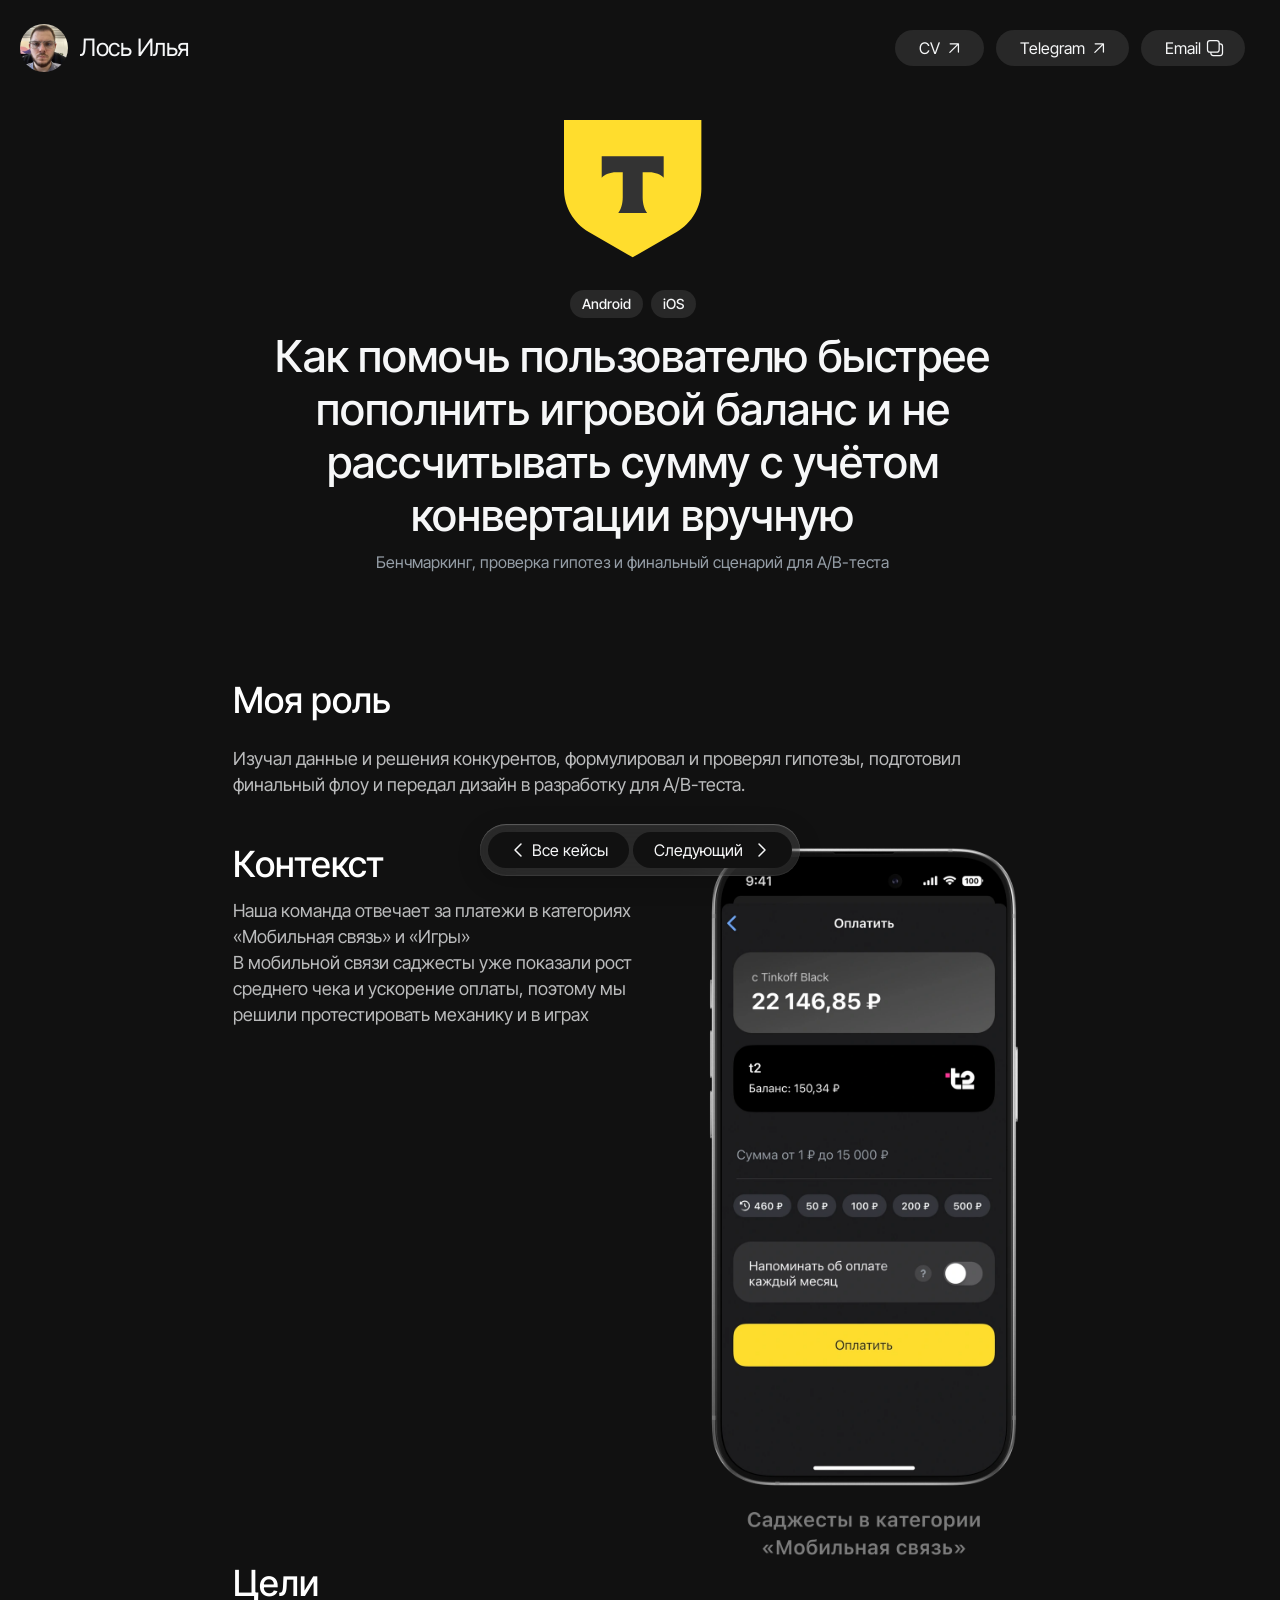
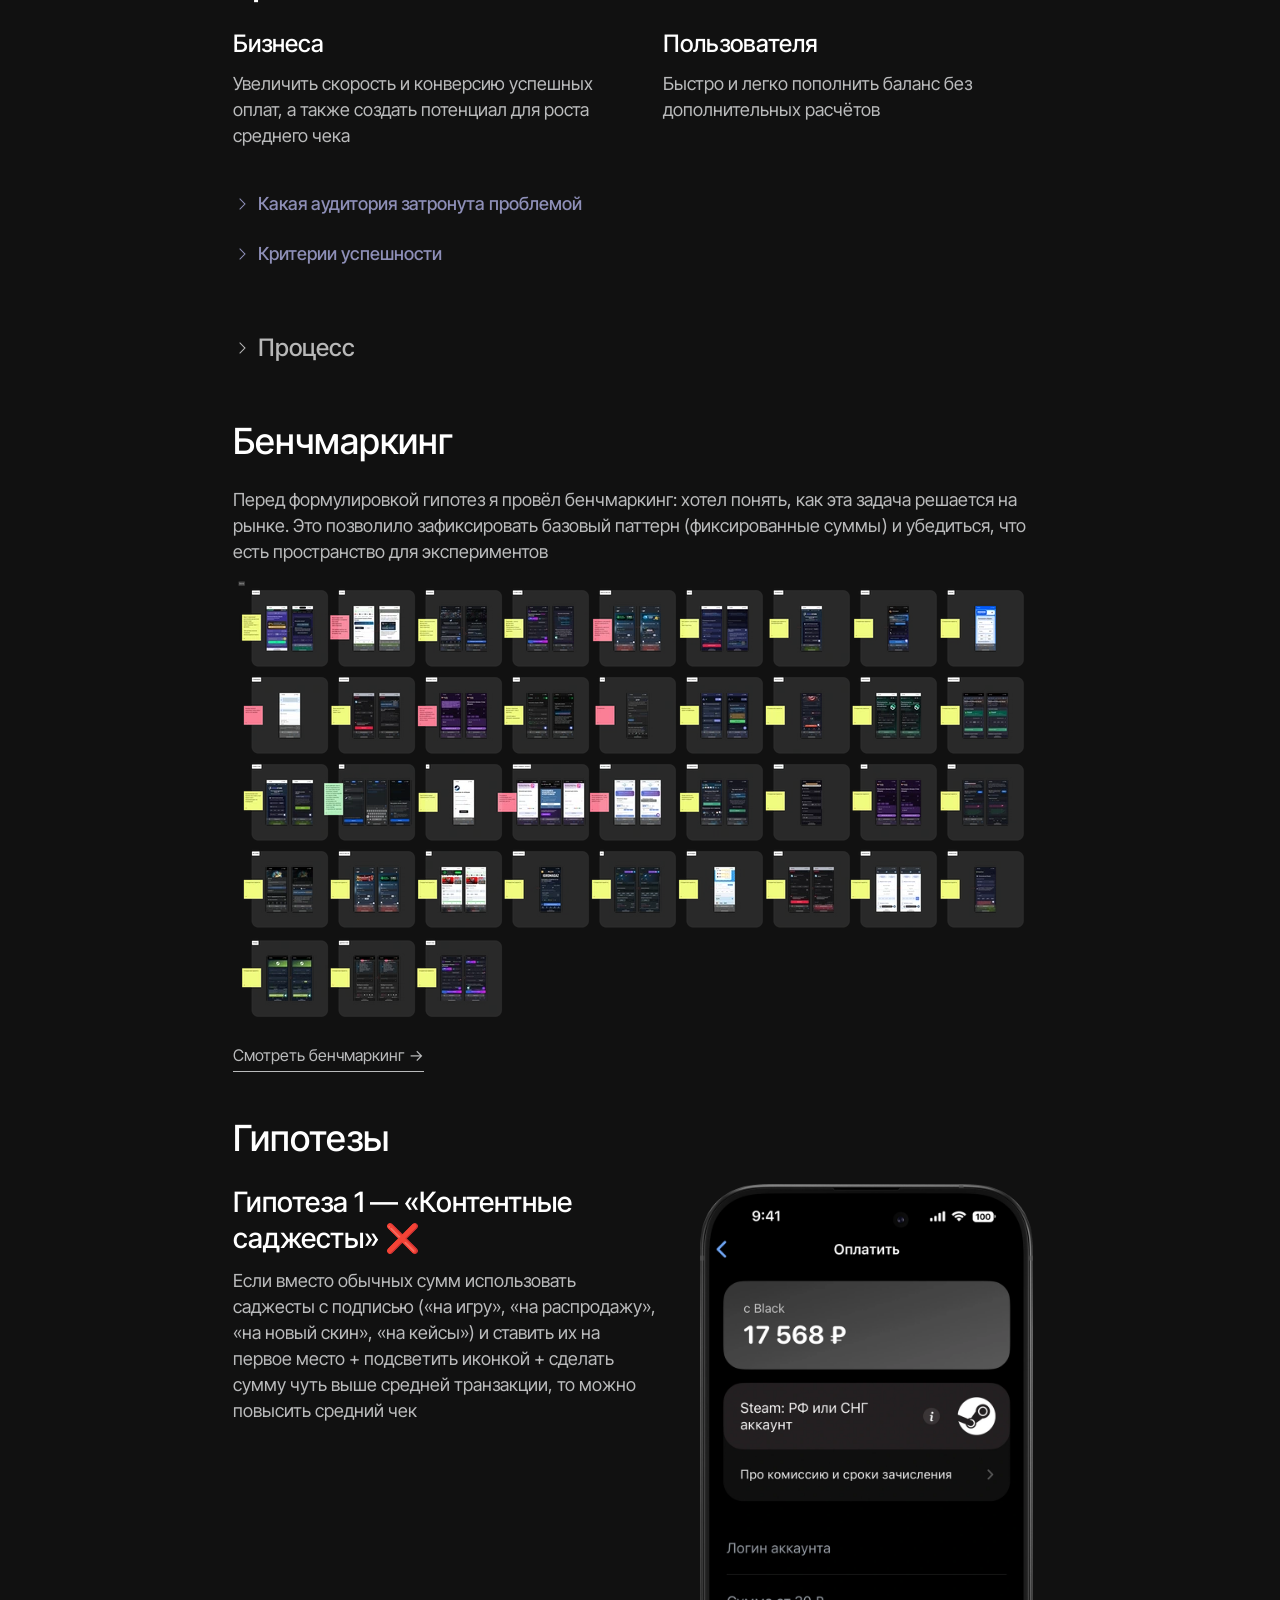
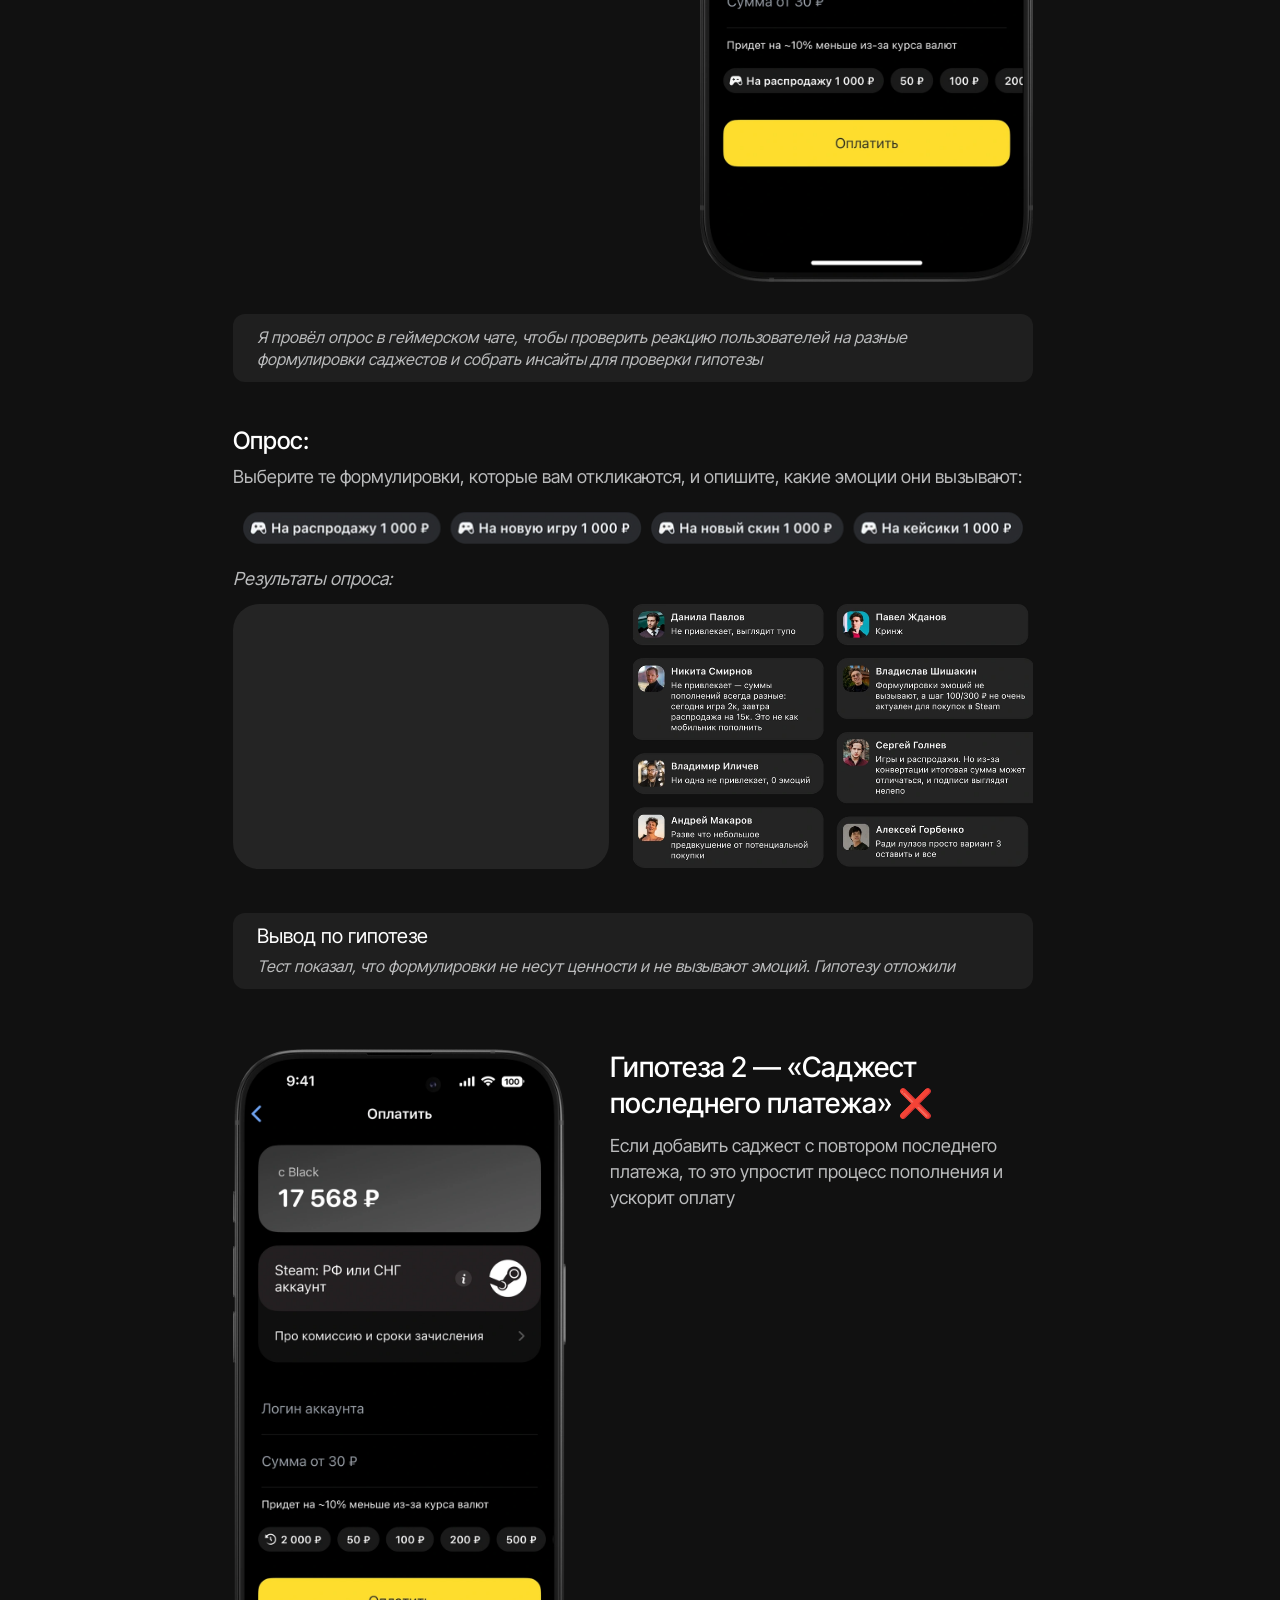
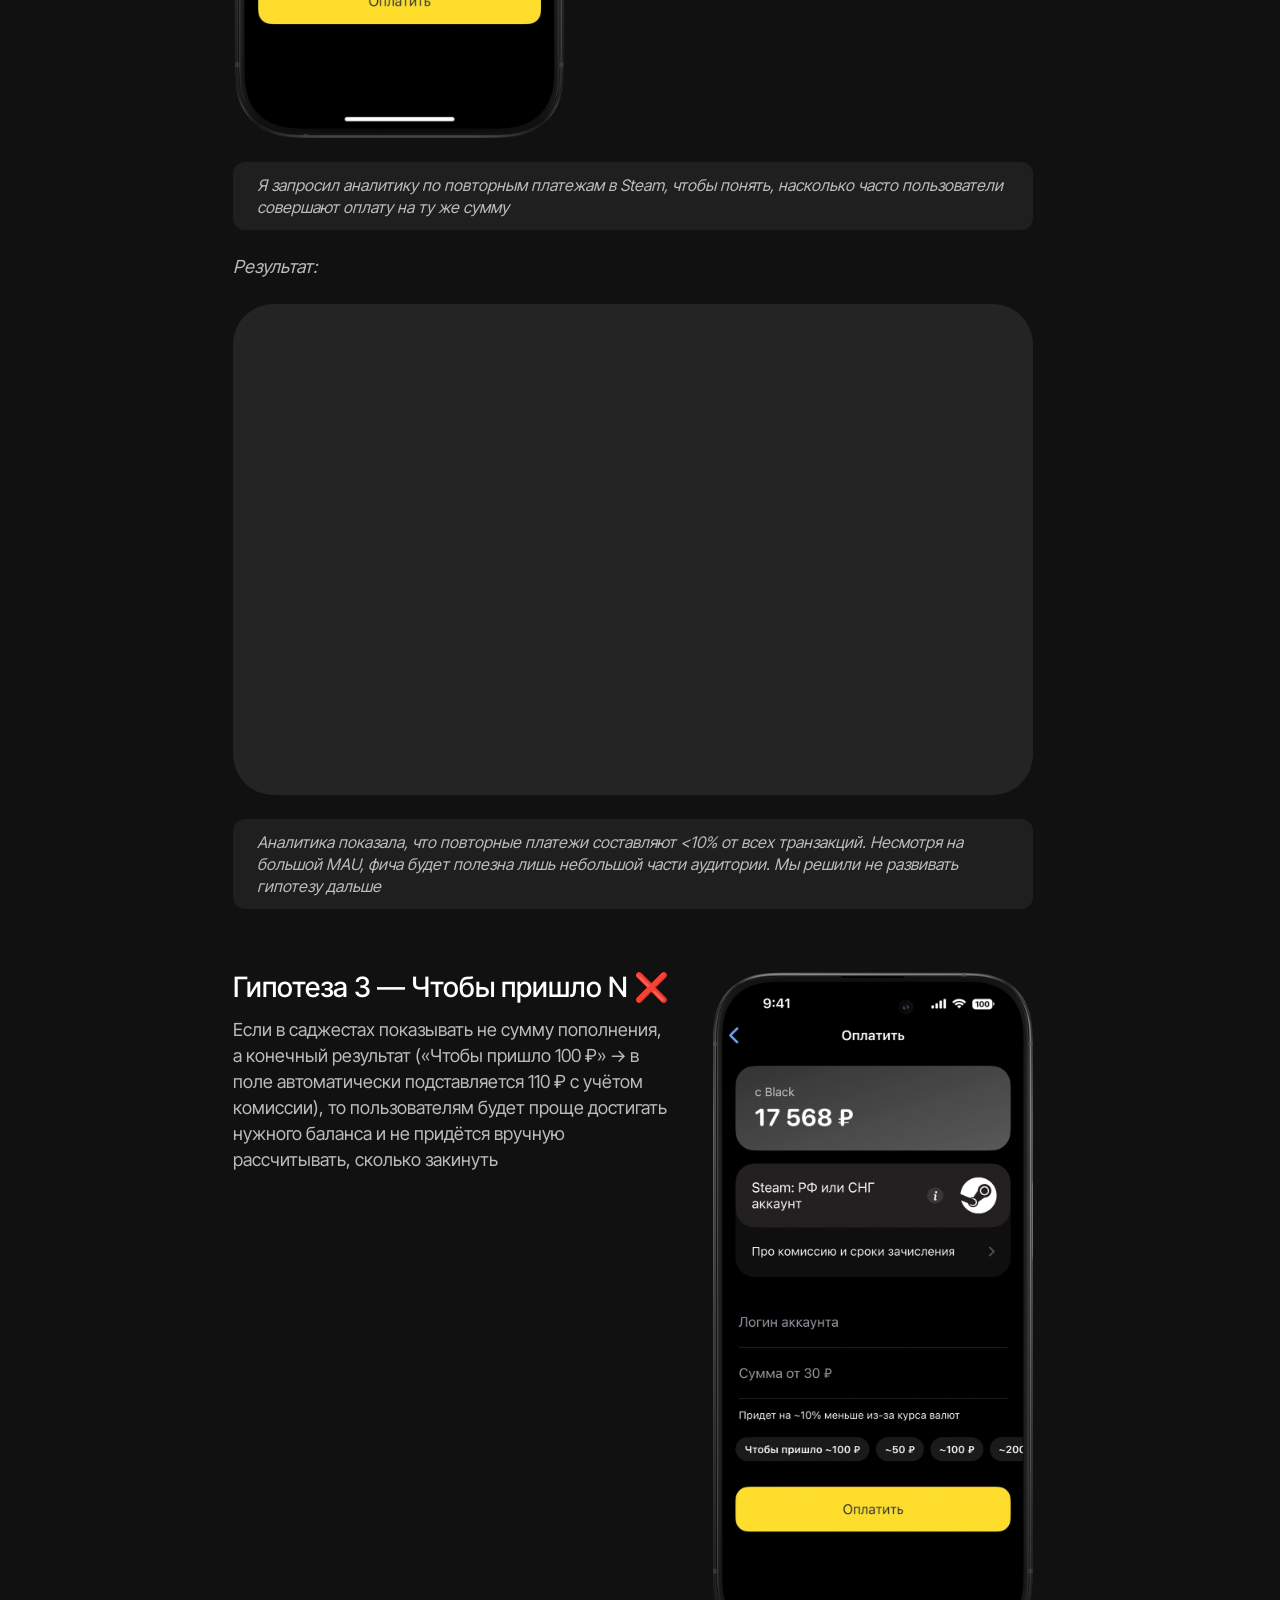
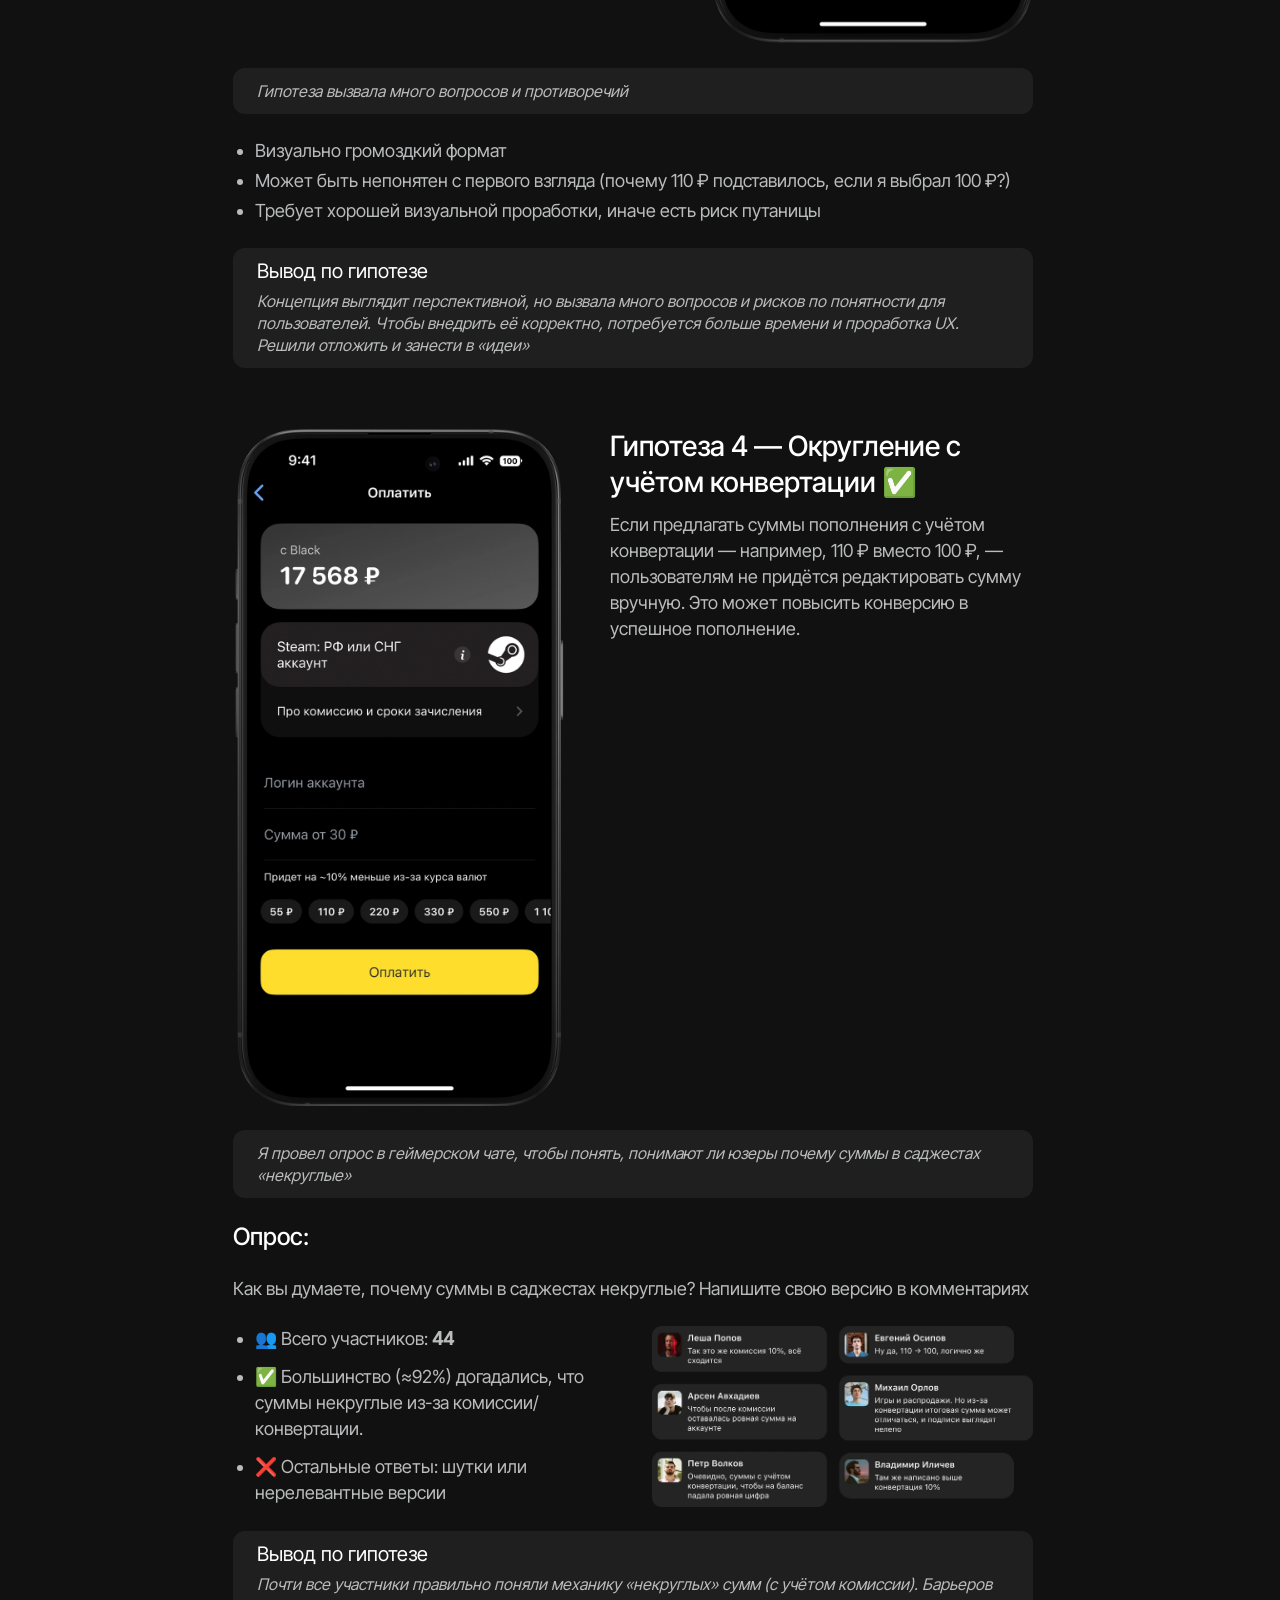
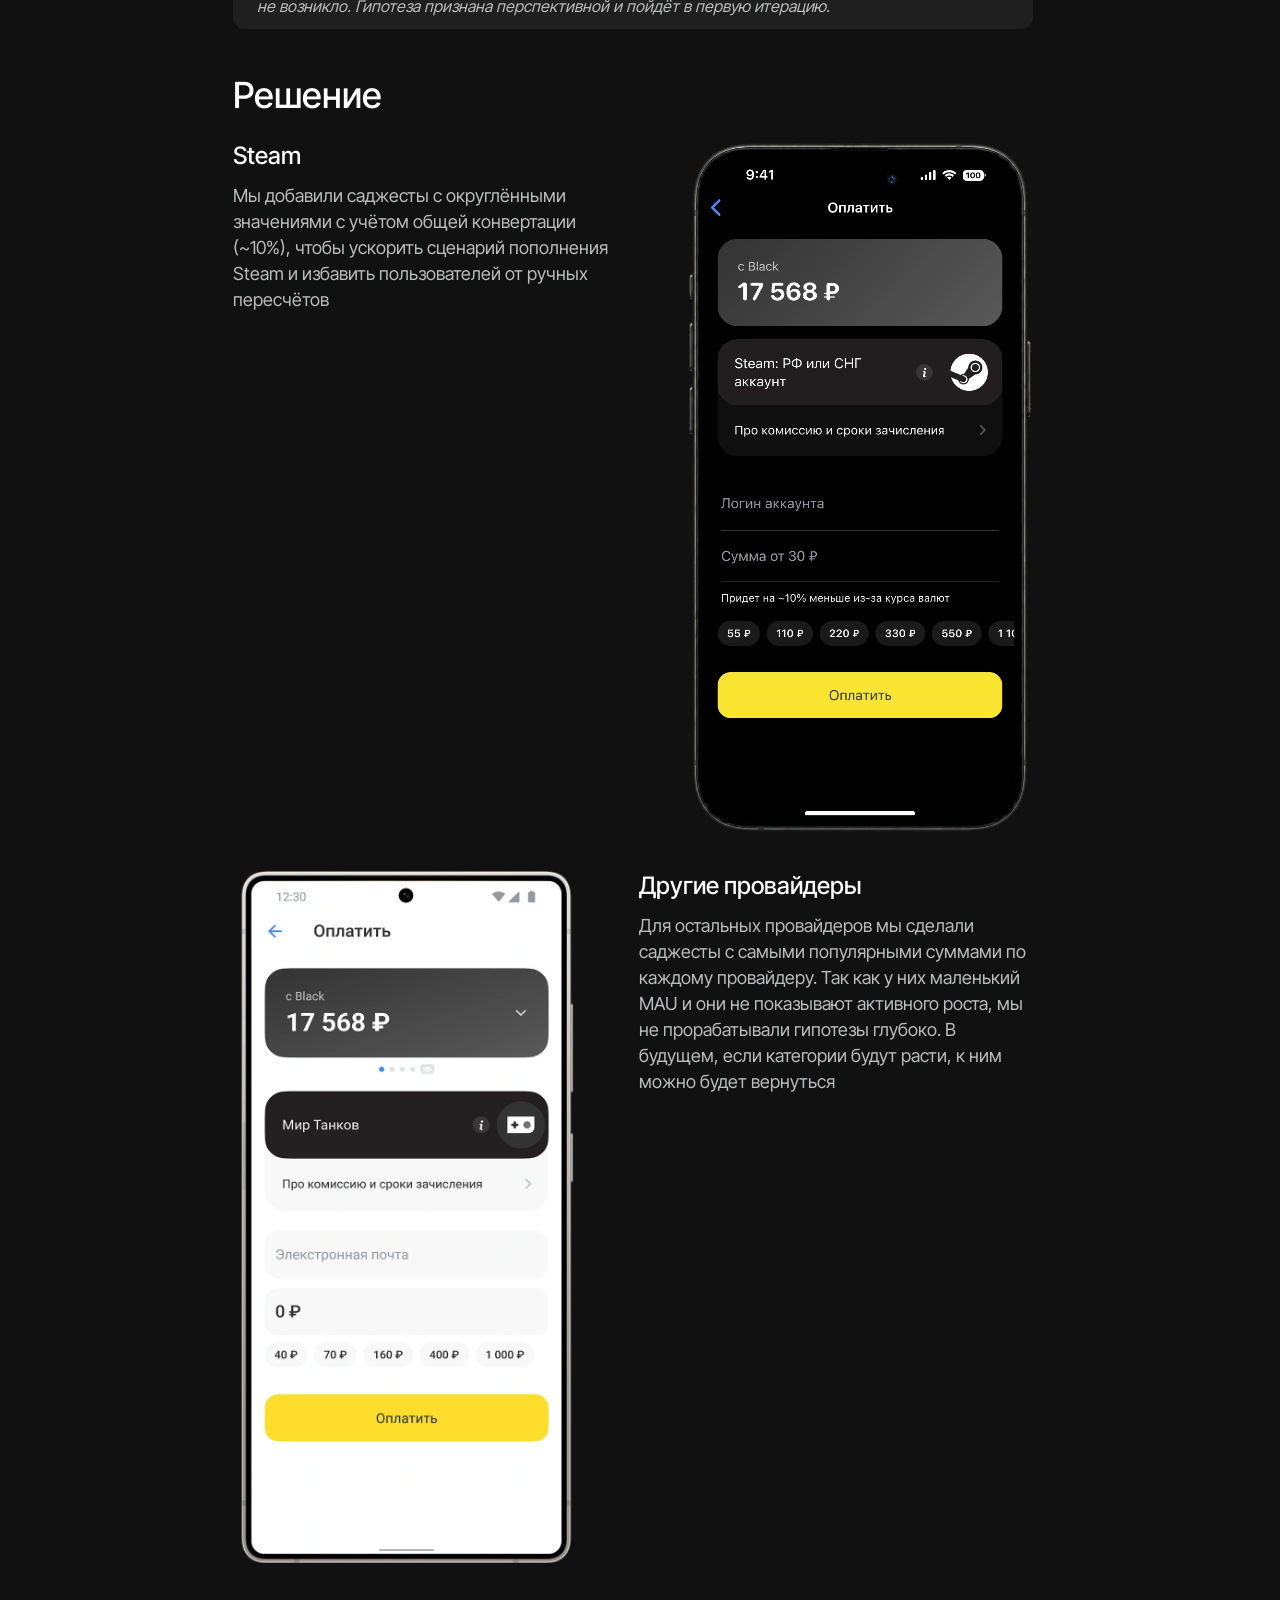
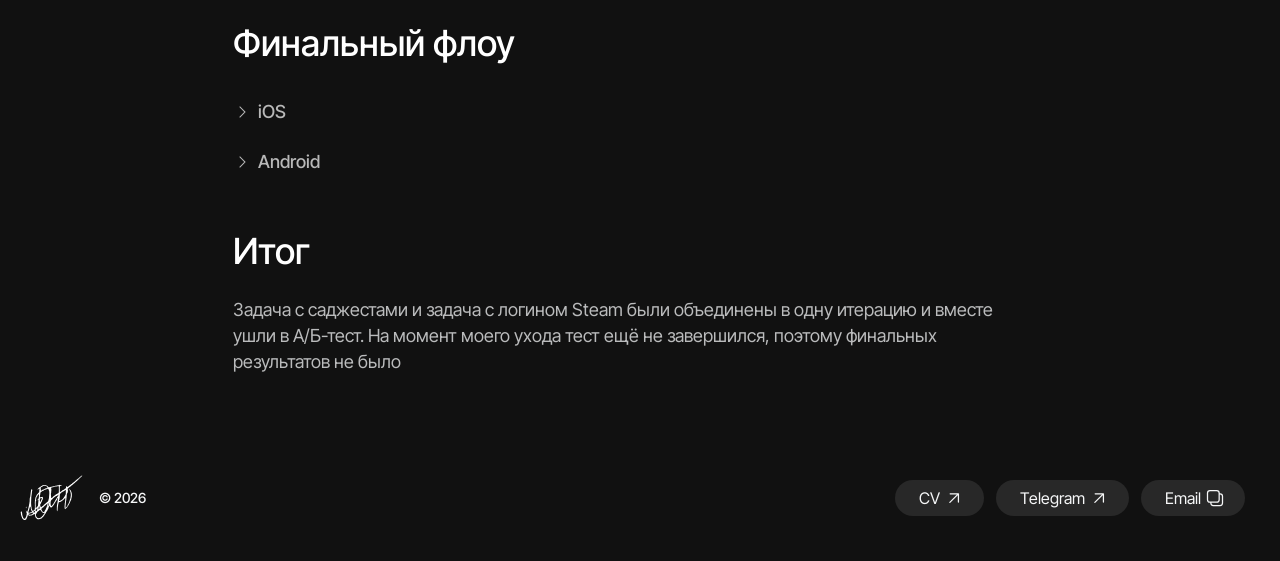
==== cases/payment-suggestions/index.html @ bdf74ca2 "Keep mobile portrait inside layout viewport" ====
<!doctype html>
<html lang="ru"><head><meta charset="utf-8"><meta name="viewport" content="width=device-width,initial-scale=1">
<title>Саджесты сумм — Т-Банк · Илья Лось</title><meta name="description" content="Исследовали, какие суммы предлагать при пополнении игровых сервисов, и подготовили саджесты с учётом конвертации для Steam.">
<link rel="icon" type="image/svg+xml" href="../../assets/site/favicon.svg"><link rel="stylesheet" href="../../assets/site/fonts.css"><link rel="stylesheet" href="../../styles.css?v=touch-75"><link rel="stylesheet" href="../paper-case.css?v=payment-50"><link rel="stylesheet" href="../image-zoom.css?v=2"><link rel="stylesheet" href="payment-case.css?v=paper-55"></head><body class="paper-case payment-case">
<a class="skip-link" href="#case-content">Перейти к кейсу</a><header class="site-header container">
<a class="identity" href="../../"><img src="../../assets/site/avatar-144.webp" alt="" width="48" height="48"><span>Лось Илья</span></a>
<nav class="contact-links" aria-label="Контакты"><a class="pill" href="../../assets/site/ilya-los-cv.pdf" target="_blank" rel="noopener">CV <svg class="contact-icon" width="20" height="20" aria-hidden="true" xmlns="http://www.w3.org/2000/svg" viewbox="0 0 24 24">
  <path fill="currentColor" fill-rule="evenodd" d="M6.664 7a.75.75 0 0 1 .75-.75h9.9a.75.75 0 0 1 .75.75v9.9a.75.75 0 0 1-1.5 0V8.81L7.53 17.845a.75.75 0 0 1-1.06-1.06l9.033-9.034H7.414a.75.75 0 0 1-.75-.75" clip-rule="evenodd"></path>
</svg></a><a class="pill" href="https://t.me/elkkkkkk" target="_blank" rel="noopener">Telegram <svg class="contact-icon" width="20" height="20" aria-hidden="true" xmlns="http://www.w3.org/2000/svg" viewbox="0 0 24 24">
  <path fill="currentColor" fill-rule="evenodd" d="M6.664 7a.75.75 0 0 1 .75-.75h9.9a.75.75 0 0 1 .75.75v9.9a.75.75 0 0 1-1.5 0V8.81L7.53 17.845a.75.75 0 0 1-1.06-1.06l9.033-9.034H7.414a.75.75 0 0 1-.75-.75" clip-rule="evenodd"></path>
</svg></a><button class="pill email">Email <svg class="contact-icon" width="20" height="20" aria-hidden="true" xmlns="http://www.w3.org/2000/svg" viewbox="0 0 24 24">
  <path fill="currentColor" fill-rule="evenodd" d="M6 2.25A3.75 3.75 0 0 0 2.25 6v8A3.75 3.75 0 0 0 6 17.75h.25V18A3.75 3.75 0 0 0 10 21.75h8A3.75 3.75 0 0 0 21.75 18v-8A3.75 3.75 0 0 0 18 6.25h-.25V6A3.75 3.75 0 0 0 14 2.25zm11.75 5.5V14A3.75 3.75 0 0 1 14 17.75H7.75V18A2.25 2.25 0 0 0 10 20.25h8A2.25 2.25 0 0 0 20.25 18v-8A2.25 2.25 0 0 0 18 7.75zM3.75 6A2.25 2.25 0 0 1 6 3.75h8A2.25 2.25 0 0 1 16.25 6v8A2.25 2.25 0 0 1 14 16.25H6A2.25 2.25 0 0 1 3.75 14z" clip-rule="evenodd"></path>
</svg></button></nav>
</header><main id="case-content"><section class="case-hero"><span class="case-avatar payment-shield" role="img" aria-label="Т-Банк"><img src="../../assets/site/t-shield.svg" alt=""></span><div class="case-hero-copy"><div class="tags"><span>Android</span><span>iOS</span></div><h1>Как помочь пользователю быстрее пополнить игровой баланс и не рассчитывать сумму с учётом конвертации вручную</h1><p>Бенчмаркинг, проверка гипотез и финальный сценарий для A/B-теста</p></div></section><div class="case-body"><section class="case-section"><h2>Моя роль</h2><p>Изучал данные и решения конкурентов, формулировал и проверял гипотезы, подготовил финальный флоу и передал дизайн в разработку для A/B-теста.</p>
</section><section class="case-section payment-context" id="context"><div class="payment-context-row">
<div class="case-column">
<h2>Контекст</h2>
<p>Наша команда отвечает за платежи в категориях «Мобильная связь» и «Игры»<br>В мобильной связи саджесты уже показали рост среднего чека и ускорение оплаты, поэтому мы решили протестировать механику и в играх</p>
</div>
<a class="case-image payment-phone-image" href="media-1-lossless.webp" target="_blank" rel="noopener"><img width="2000" height="4338" loading="lazy" src="media-1-lossless-view-1600.webp" alt="Саджесты в категории «Мобильная связь»" srcset="media-1-lossless-view-800.webp 800w, media-1-lossless-view-1600.webp 1600w" sizes="(max-width: 700px) calc(100vw - 40px), 800px" decoding="async"></a></div>
</section><section class="case-section payment-goals"><h2>Цели</h2>
<div class="case-columns">
<div class="case-column">
<h2>Бизнеса</h2>
<p>Увеличить скорость и конверсию успешных оплат, а также создать потенциал для роста среднего чека</p>
</div>
<div class="case-column">
<h2>Пользователя</h2>
<p>Быстро и легко пополнить баланс без дополнительных расчётов</p>
</div>
</div>
<details class="evidence"><summary>Какая аудитория затронута проблемой</summary>
<ul><li>Ежедневно тысячи пользователей совершают платежи в популярных игровых сервисах (например, Steam, Warface, World of Tanks)</li><li>MAU в категории «Игры» — десятки тысяч человек, что составляет менее 1% от всех платежей</li></ul>
</details>
<details class="evidence"><summary>Критерии успешности</summary>
<ul><li>📈 Рост среднего чека</li><li>🚀 Увеличение конверсии в оплату</li><li>⚡ Ускорение сценария оплаты</li></ul>
</details>
</section><section class="case-section"><details class="large-disclosure"><summary>Процесс</summary>
<p><span><strong>Discover</strong></span></p>
<ul><li>Изучил данные (средний чек на транзакцию и траты пользователя в месяц)</li><li>Провёл бенчмаркинг конкурентов: смотрел на количество саджестов, суммы, формат</li></ul>
<p><span><strong>Define</strong></span></p>
<ul><li>На основе данных и бенчей сформулировал гипотезы и подготовил макеты для тестов</li></ul>
<p><span><strong>Develop</strong></span></p>
<ul><li>Протестировал гипотезы</li><li>После тестов возникли вопросы о паттернах трат в Steam (игры, кейсы, скины или пополнение «с запасом»).</li><li>С центром исследований провели пуш-опрос среди пользователей, которые пополняли Steam.</li><li>На синке приоритизировали гипотезы (смотрели на ценность для метрик и сложность реализации)</li><li><span><strong>Deliver</strong></span></li><li>Подготовил итоговый флоу для выбранной гипотезы</li><li>Передал дизайн в разработку для запуска А/Б-теста</li></ul>
</details>
</section><section class="case-section benchmark"><h2>Бенчмаркинг</h2>
<p>Перед формулировкой гипотез я провёл бенчмаркинг: хотел понять, как эта задача решается на рынке. Это позволило зафиксировать базовый паттерн (фиксированные суммы) и убедиться, что есть пространство для экспериментов</p>
<a class="case-image" href="media-2-lossless.webp" target="_blank" rel="noopener"><img width="5749" height="3197" loading="lazy" src="media-2-lossless-view-1600.webp" alt="Бенчмаркинг саджестов сумм у конкурентов" srcset="media-2-lossless-view-800.webp 800w, media-2-lossless-view-1600.webp 1600w" sizes="(max-width: 700px) calc(100vw - 40px), 800px" decoding="async"></a><p><span><a href="https://www.figma.com/design/iWnZ7DPYRFxJ5YJwB5TnIF/%D0%98%D1%81%D1%81%D0%BB%D0%B5%D0%B4%D0%BE%D0%B2%D0%B0%D0%BD%D0%B8%D1%8F-%D0%A2-%D0%91%D0%B0%D0%BD%D0%BA?node-id=0-1&amp;t=rSmXw5T0GIpMkmQq-1" target="_blank" rel="noopener" class="project-link">Смотреть бенчмаркинг →</a></span></p>
</section><section class="case-section" id="hypotheses"><h2>Гипотезы</h2>
<div class="hypotheses-list"><article class="hypothesis"><div class="payment-hypothesis-lead"><div class="payment-hypothesis-row"><header class="hypothesis-intro"><h3>Гипотеза 1 — «Контентные саджесты» ❌</h3>
<p>Если вместо обычных сумм использовать саджесты с подписью («на игру», «на распродажу», «на новый скин», «на кейсы») и ставить их на первое место + подсветить иконкой + сделать сумму чуть выше средней транзакции, то можно повысить средний чек</p>
</header><a class="case-image payment-phone-image" href="media-3-lossless.webp" target="_blank" rel="noopener"><img width="1797" height="3770" loading="lazy" src="media-3-lossless-view-1600.webp" alt="Макет контентных саджестов" srcset="media-3-lossless-view-800.webp 800w, media-3-lossless-view-1600.webp 1600w" sizes="(max-width: 700px) calc(100vw - 40px), 800px" decoding="async"></a></div><aside class="case-note">Я провёл опрос в геймерском чате, чтобы проверить реакцию пользователей на разные формулировки саджестов и собрать инсайты для проверки гипотезы</aside>
</div><div class="payment-survey"><h3>Опрос:</h3>
<p>Выберите те формулировки, которые вам откликаются, и опишите, какие эмоции они вызывают:</p>
<a class="case-image" href="media-4.png" target="_blank" rel="noopener"><img width="4772" height="305" loading="lazy" src="media-4-view-1600.webp" alt="Формулировки саджестов для опроса" srcset="media-4-view-800.webp 800w, media-4-view-1600.webp 1600w" sizes="(max-width: 700px) calc(100vw - 40px), 800px" decoding="async"></a><p><em>Результаты опроса:</em></p>
<div class="case-columns payment-survey-results">
<div class="case-column">
<a class="case-image" href="media-5.png" target="_blank" rel="noopener"><img width="1720" height="1212" loading="lazy" src="content-suggestions-idle.svg" alt="Результаты опроса о контентных саджестах" data-still-src="media-5.png" data-motion-src="content-suggestions.svg?v=2" id="content-suggestions"></a></div>
<div class="case-column">
<a class="case-image" href="media-6.png" target="_blank" rel="noopener"><img width="1589" height="1004" loading="lazy" src="media-6-view-1589.webp" alt="Комментарии участников опроса" srcset="media-6-view-800.webp 800w, media-6-view-1589.webp 1589w" sizes="(max-width: 700px) calc(100vw - 40px), 800px" decoding="async"></a></div>
</div>
</div><aside class="case-note payment-conclusion"><h4>Вывод по гипотезе</h4><p>Тест показал, что формулировки не несут ценности и не вызывают эмоций. Гипотезу отложили</p></aside></article><article class="hypothesis"><div class="payment-hypothesis-row payment-hypothesis-row--reverse"><header class="hypothesis-intro"><h3>Гипотеза 2 — «Саджест последнего платежа» ❌</h3>
<p>Если добавить саджест с повтором последнего платежа, то это упростит процесс пополнения и ускорит оплату</p>
</header><a class="case-image payment-phone-image" href="media-7-lossless.webp" target="_blank" rel="noopener"><img width="1822" height="3772" loading="lazy" src="media-7-lossless-view-1600.webp" alt="Макет саджеста последнего платежа" srcset="media-7-lossless-view-800.webp 800w, media-7-lossless-view-1600.webp 1600w" sizes="(max-width: 700px) calc(100vw - 40px), 800px" decoding="async"></a></div><aside class="case-note">Я запросил аналитику по повторным платежам в Steam, чтобы понять, насколько часто пользователи совершают оплату на ту же сумму</aside>
<p><em>Результат:</em></p>
<a class="case-image" href="media-8.png" target="_blank" rel="noopener"><img width="2369" height="1454" loading="lazy" src="equal-payments-idle.svg" alt="Данные о повторных платежах в Steam" data-still-src="media-8.png" data-motion-src="equal-payments.svg?v=1" id="equal-payments"></a><aside class="case-note">
<p>Аналитика показала, что повторные платежи составляют &lt;10% от всех транзакций. Несмотря на большой MAU, фича будет полезна лишь небольшой части аудитории. Мы решили не развивать гипотезу дальше</p>
</aside>
</article><article class="hypothesis hypothesis--third"><div class="payment-hypothesis-row"><header class="hypothesis-intro"><h3>Гипотеза 3 — Чтобы пришло N ❌</h3>
<p>Если в саджестах показывать не сумму пополнения, а конечный результат («Чтобы пришло 100 ₽» → в поле автоматически подставляется 110 ₽ с учётом комиссии), то пользователям будет проще достигать нужного баланса и не придётся вручную рассчитывать, сколько закинуть</p>
</header><a class="case-image payment-phone-image" href="media-9-lossless.webp" target="_blank" rel="noopener"><img width="1800" height="3800" loading="lazy" src="media-9-lossless-view-1600.webp" alt="Макет саджестов «Чтобы пришло N»" srcset="media-9-lossless-view-800.webp 800w, media-9-lossless-view-1600.webp 1600w" sizes="(max-width: 700px) calc(100vw - 40px), 800px" decoding="async"></a></div><aside class="case-note"><em>Гипотеза вызвала много вопросов и противоречий</em></aside>
<ul><li>Визуально громоздкий формат</li><li>Может быть непонятен с первого взгляда (почему 110 ₽ подставилось, если я выбрал 100 ₽?)</li><li>Требует хорошей визуальной проработки, иначе есть риск путаницы</li></ul>
<aside class="case-note payment-conclusion"><h4>Вывод по гипотезе</h4><p>Концепция выглядит перспективной, но вызвала много вопросов и рисков по понятности для пользователей. Чтобы внедрить её корректно, потребуется больше времени и проработка UX. Решили отложить и занести в «идеи»</p></aside></article><article class="hypothesis"><div class="payment-hypothesis-row payment-hypothesis-row--reverse"><header class="hypothesis-intro"><h3>Гипотеза 4 — Округление с учётом конвертации ✅</h3>
<p>Если предлагать суммы пополнения с учётом конвертации — например, 110 ₽ вместо 100 ₽, — пользователям не придётся редактировать сумму вручную. Это может повысить конверсию в успешное пополнение.</p>
</header><a class="case-image payment-phone-image" href="media-10-lossless.webp" target="_blank" rel="noopener"><img width="3708" height="7544" loading="lazy" src="media-10-lossless-view-1600.webp" alt="Макет сумм с учётом конвертации" srcset="media-10-lossless-view-800.webp 800w, media-10-lossless-view-1600.webp 1600w" sizes="(max-width: 700px) calc(100vw - 40px), 800px" decoding="async"></a></div><aside class="case-note">Я провел опрос в геймерском чате, чтобы понять, понимают ли юзеры почему суммы в саджестах «некруглые»</aside>
<h3>Опрос:</h3>
<p>Как вы думаете, почему суммы в саджестах некруглые? Напишите свою версию в комментариях</p>
<div class="case-columns payment-rounding-results">
<div class="case-column">
<ul><li>👥 Всего участников: <strong>44</strong></li><li>✅ Большинство (≈92%) догадались, что суммы некруглые из-за комиссии/конвертации.</li><li>❌ Остальные ответы: шутки или нерелевантные версии</li></ul>
</div>
<div class="case-column">
<a class="case-image" href="media-11.png" target="_blank" rel="noopener"><img width="1589" height="753" loading="lazy" src="media-11-view-1589.webp" alt="Ответы на опрос о некруглых суммах" srcset="media-11-view-800.webp 800w, media-11-view-1589.webp 1589w" sizes="(max-width: 700px) calc(100vw - 40px), 800px" decoding="async"></a></div>
</div>
<aside class="case-note payment-conclusion"><h4>Вывод по гипотезе</h4><p>Почти все участники правильно поняли механику «некруглых» сумм (с учётом комиссии). Барьеров не возникло. Гипотеза признана перспективной и пойдёт в первую итерацию.</p></aside></article></div></section><section class="case-section" id="solution"><h2>Решение</h2>
<div class="result-row">
<div class="result-copy">
<h3>Steam</h3>
<p>Мы добавили саджесты с округлёнными значениями с учётом общей конвертации (~10%), чтобы ускорить сценарий пополнения Steam и избавить пользователей от ручных пересчётов</p>
</div>
<div class="result-phone payment-video-phone" data-glass-group>
 <div class="result-phone-scene" data-glass-group>
  <img class="result-phone-frame" src="../../assets/site/steam-case/phone-front.webp" alt="" width="614" height="1230" loading="lazy">
  <div class="result-phone-screen" data-glass-group style="background:#000;mask-image:url('payment-phone-mask.svg?v=3');-webkit-mask-image:url('payment-phone-mask.svg?v=3')">
   <video data-payment-video src="payment-gestures-v2.mp4" poster="payment-gestures-v2.jpg" width="750" height="1624" aria-label="Выбор саджестов 110, 330 и 55 рублей в Steam" muted playsinline loop preload="metadata" style="clip-path:inset(0 round 120px);transform:matrix3d(0.729373333333,0,0,0,3.77161223881e-06,0.723657551479,0,1.12585439965e-07,0,0,1,0,33.5,27.5,0,1) translate(-3.75px,-8.12px) scale(1.01)"></video>
  </div>
 </div>
</div></div>
<div class="result-row result-row--reverse">
<div class="result-copy">
<h3>Другие провайдеры</h3>
<p>Для остальных провайдеров мы сделали саджесты с самыми популярными суммами по каждому провайдеру. Так как у них маленький MAU и они не показывают активного роста, мы не прорабатывали гипотезы глубоко. В будущем, если категории будут расти, к ним можно будет вернуться</p>
</div>
<img width="750" height="1500" loading="lazy" src="media-13-view-750.webp" alt="Саджесты для других игровых провайдеров" class="result-gif" srcset="media-13-view-750.webp 750w" sizes="(max-width: 700px) calc(100vw - 40px), 800px" decoding="async"></div>
</section><section class="case-section final-flow"><h2>Финальный флоу</h2>
<details>
<summary><strong>iOS</strong></summary>
<a class="case-image" href="media-14.png" target="_blank" rel="noopener"><img width="2286" height="2809" loading="lazy" src="media-14-view-1600.webp" alt="Финальный флоу на iOS" srcset="media-14-view-800.webp 800w, media-14-view-1600.webp 1600w" sizes="(max-width: 700px) calc(100vw - 40px), 800px" decoding="async"></a></details>
<details>
<summary> <strong>Android</strong></summary>
<a class="case-image" href="media-15-lossless.webp" target="_blank" rel="noopener"><img width="2271" height="3730" loading="lazy" src="media-15-lossless-view-1600.webp" alt="Финальный флоу на Android" srcset="media-15-lossless-view-800.webp 800w, media-15-lossless-view-1600.webp 1600w" sizes="(max-width: 700px) calc(100vw - 40px), 800px" decoding="async"></a></details>
</section><section class="case-section" id="result"><h2>Итог</h2>
<p>Задача с саджестами и задача с <span><a href="../steam-login/" target="_blank" rel="noopener">логином Steam</a></span><span> </span>были объединены в одну итерацию и вместе ушли в А/Б-тест. На момент моего ухода тест ещё не завершился, поэтому финальных результатов не было</p></section></div></main><footer class="site-footer container"><div class="signature"><img src="../../assets/site/paper-svg-4.svg" alt="Роспись Ильи" width="63" height="46"><span>© 2026</span></div><nav class="contact-links" aria-label="Контакты внизу страницы"><a class="pill" href="../../assets/site/ilya-los-cv.pdf" target="_blank" rel="noopener">CV <svg class="contact-icon" width="20" height="20" aria-hidden="true" xmlns="http://www.w3.org/2000/svg" viewbox="0 0 24 24">
  <path fill="currentColor" fill-rule="evenodd" d="M6.664 7a.75.75 0 0 1 .75-.75h9.9a.75.75 0 0 1 .75.75v9.9a.75.75 0 0 1-1.5 0V8.81L7.53 17.845a.75.75 0 0 1-1.06-1.06l9.033-9.034H7.414a.75.75 0 0 1-.75-.75" clip-rule="evenodd"></path>
</svg></a><a class="pill" href="https://t.me/elkkkkkk" target="_blank" rel="noopener">Telegram <svg class="contact-icon" width="20" height="20" aria-hidden="true" xmlns="http://www.w3.org/2000/svg" viewbox="0 0 24 24">
  <path fill="currentColor" fill-rule="evenodd" d="M6.664 7a.75.75 0 0 1 .75-.75h9.9a.75.75 0 0 1 .75.75v9.9a.75.75 0 0 1-1.5 0V8.81L7.53 17.845a.75.75 0 0 1-1.06-1.06l9.033-9.034H7.414a.75.75 0 0 1-.75-.75" clip-rule="evenodd"></path>
</svg></a><button class="pill email">Email <svg class="contact-icon" width="20" height="20" aria-hidden="true" xmlns="http://www.w3.org/2000/svg" viewbox="0 0 24 24">
  <path fill="currentColor" fill-rule="evenodd" d="M6 2.25A3.75 3.75 0 0 0 2.25 6v8A3.75 3.75 0 0 0 6 17.75h.25V18A3.75 3.75 0 0 0 10 21.75h8A3.75 3.75 0 0 0 21.75 18v-8A3.75 3.75 0 0 0 18 6.25h-.25V6A3.75 3.75 0 0 0 14 2.25zm11.75 5.5V14A3.75 3.75 0 0 1 14 17.75H7.75V18A2.25 2.25 0 0 0 10 20.25h8A2.25 2.25 0 0 0 20.25 18v-8A2.25 2.25 0 0 0 18 7.75zM3.75 6A2.25 2.25 0 0 1 6 3.75h8A2.25 2.25 0 0 1 16.25 6v8A2.25 2.25 0 0 1 14 16.25H6A2.25 2.25 0 0 1 3.75 14z" clip-rule="evenodd"></path>
</svg></button></nav></footer><nav class="case-switcher" aria-label="Навигация по кейсам"><a class="pill" href="../../?returnTo=amounts-title&amp;entry=white-48"><svg viewbox="0 0 20 20" width="20" height="20" aria-hidden="true"><path d="m12 4-6 6 6 6" fill="none" stroke="currentColor" stroke-width="1.5" stroke-linecap="round" stroke-linejoin="round"></path></svg>Все кейсы</a><a class="pill" href="../steam-login/">Следующий<svg viewbox="0 0 20 20" width="20" height="20" aria-hidden="true"><path d="m8 4 6 6-6 6" fill="none" stroke="currentColor" stroke-width="1.5" stroke-linecap="round" stroke-linejoin="round"></path></svg></a></nav><div id="toast" role="status" hidden></div><script type="module" src="../case.js?v=navigation-74"></script><script type="module" src="../case-glass.js?v=animated-scene-4"></script><script type="module" src="../image-zoom.js?v=3"></script><script type="module" src="payment-video.js?v=navigation-74"></script></body></html>
---- assets/site/fonts.css ----
@font-face {
  font-family: 'Inter Tight';
  font-style: normal;
  font-weight: 400;
  font-display: swap;
  src: url(./inter-tight-0.woff2) format('woff2');
}
@font-face {
  font-family: 'Inter Tight';
  font-style: normal;
  font-weight: 500;
  font-display: swap;
  src: url(./inter-tight-1.woff2) format('woff2');
}
---- styles.css ----
:root{color-scheme:dark;--bg:#151515;--text:#f6f7f8;--muted:#aaa;--pill:#282828;--card:#1f1f1f}*{box-sizing:border-box}html{scroll-behavior:smooth}body{margin:0;background:var(--bg);color:var(--text);font-family:'Inter Tight',system-ui,sans-serif;-webkit-font-smoothing:antialiased}button,a{-webkit-tap-highlight-color:transparent}button{font:inherit;color:inherit;cursor:pointer;border:0}a{color:inherit;text-decoration:none}button:disabled{cursor:default}.container,.works-container{width:calc(100% - 40px);max-width:1280px;margin-inline:auto}.site-header{height:96px;padding-block:24px;display:flex;align-items:center;justify-content:space-between;gap:24px}.identity{display:flex;align-items:center;gap:12px;font-size:24px;letter-spacing:-.02em;white-space:nowrap}.identity img{border-radius:50%;object-fit:cover}.contact-links{display:flex;align-items:center;gap:12px}.pill{display:inline-flex;align-items:center;justify-content:center;gap:4px;min-height:36px;background:var(--pill);border-radius:32px;padding:8px 20px 8px 24px;font-size:16px;line-height:20px;white-space:nowrap;transition:background .2s}.pill>span{font-size:21px;line-height:20px}.pill:hover:not(:disabled){background:#373737}button:focus-visible,a:focus-visible,summary:focus-visible{outline:2px solid #d4d4d4;outline-offset:5px}.hero{padding:30px 20px 100px}.head-stage{height:364px;position:relative;width:100%;max-width:1440px;margin:auto;display:flex;justify-content:center}#head-view{width:659px;height:364px;position:relative;max-width:100%}#head-view::before{content:'';position:absolute;inset:0;pointer-events:none;background:radial-gradient(ellipse 42% 55% at 50% 52%,rgb(255 255 255 / .085) 0%,rgb(255 255 255 / .035) 42%,transparent 78%)}#head-view canvas{width:100%;height:100%;display:block;position:absolute;inset:0}#head-poster{position:absolute;left:50%;top:0;transform:translateX(-50%);width:auto;height:100%;max-width:none;pointer-events:none}#head-poster[hidden]{display:none}.accessories{position:absolute;left:calc(50% + 226px);top:51px;display:flex;flex-direction:column;gap:13px}.accessory{width:90px;height:90px;position:relative;border:0;border-radius:50%;background:transparent;display:grid;place-items:center;transition:background .25s}.accessory:nth-child(2){transform:translateX(-28px)}.accessory img{max-width:86%;object-fit:contain;opacity:1}.accessory:first-child img{transform:rotate(8.88deg)}.accessory[aria-pressed=true]{background:rgb(255 255 255 / .06)}.accessory[aria-pressed=true] .accessory-ring circle{stroke:rgb(255 255 255 / .7)}.intro{text-align:center;margin-top:32px}.intro h1{margin:0;font-size:44px;line-height:54px;font-weight:500}.tags{display:flex;justify-content:center;gap:8px;margin-top:12px}.tags>span{background:var(--pill);border-radius:100px;padding:4px 12px;font-size:14px;line-height:20px;font-weight:500}.intro p{max-width:697px;margin:20px auto 0;font-size:24px;line-height:28px;color:#f6f7f8b3}.experience{padding-block:100px}.experience h2{margin:0 0 40px;font-size:36px;line-height:44px;font-weight:500}.experience-list{display:flex;flex-direction:column;gap:32px}.experience-row{display:grid;grid-template-columns:200px 200px minmax(0,1fr);column-gap:40px;min-height:50px}.company{display:flex;gap:8px;align-items:flex-start;font-size:18px;line-height:24px}.company img{object-fit:contain;flex-shrink:0}.role{display:flex;flex-direction:column;gap:8px}.role strong{font-size:18px;font-weight:500;line-height:22px}.role>span{font-size:16px;line-height:20px;color:#86868d}.role-details{font-size:18px;line-height:24px;color:#aaa}.site-footer{display:flex;align-items:center;justify-content:space-between;gap:24px;padding-block:100px 40px}.signature{display:flex;align-items:center;gap:16px;font-size:14px;font-weight:500}.credits{padding-bottom:20px;color:#888;font-size:12px}.credits summary{cursor:pointer}.credits p{margin:10px 0 0}.credits a{text-decoration:underline;text-underline-offset:3px}.sr-only{position:absolute;width:1px;height:1px;padding:0;overflow:hidden;clip:rect(0,0,0,0);white-space:nowrap}.skip-link{position:absolute;top:-100px;left:20px;padding:12px;background:white;color:#111;z-index:10}.skip-link:focus{top:10px}#toast{position:fixed;bottom:24px;left:50%;transform:translateX(-50%);padding:12px 20px;border-radius:24px;background:#f6f7f8;color:#111;z-index:10}
@media(max-width:1000px){.intro h1{font-size:36px;line-height:44px}.accessories{left:calc(50% + 180px)}.experience-row{grid-template-columns:190px 200px minmax(0,1fr);gap:24px}}
@media(max-width:700px){.container{width:calc(100% - 40px)}.site-header{height:auto;min-height:88px;flex-wrap:wrap;padding-block:20px;gap:16px}.identity{font-size:20px}.identity img{width:36px;height:36px}.contact-links{gap:6px}.contact-links .pill{padding:7px 12px;font-size:14px;min-height:34px}.hero{padding-top:30px;padding-bottom:64px}.head-stage,#head-view{height:290px}#head-view{width:430px}.accessories{left:calc(50% + 115px);top:38px;gap:12px}.accessory{width:60px;height:60px}.accessory img{width:50px;height:auto}.accessory:nth-child(2){transform:translateX(-10px)}.intro{margin-top:24px}.intro h1{font-size:30px;line-height:36px;max-width:480px;margin:auto}.intro p{font-size:19px;line-height:25px;max-width:430px}.works{padding:48px 0 64px}.experience{padding-block:64px}.experience h2{font-size:30px;line-height:36px;margin-bottom:32px}.experience-row{grid-template-columns:1fr 1fr;gap:12px 24px}.role-details{grid-column:2;font-size:16px}.site-footer{padding-block:100px 40px;flex-wrap:wrap}.credits{font-size:11px}}
@media(max-width:430px){.site-header{align-items:flex-start}.site-header .contact-links{width:100%}.head-stage,#head-view{height:270px}.accessories{left:auto;right:0}.intro h1{font-size:28px;line-height:34px}.experience-row{grid-template-columns:1fr 1.1fr;gap:12px}.role strong,.company{font-size:16px}.role>span{font-size:14px}.site-footer .contact-links{width:100%}}

@media(prefers-reduced-motion:reduce){html{scroll-behavior:auto}*,*::before,*::after{transition:none!important;animation:none!important}}

@media(max-width:700px){}

/* Reveal the assembled portrait first, then let each accessory button settle like a small bubble. */
#head-view canvas{opacity:0}
.accessories{visibility:hidden}
.head-stage.is-ready:not(.is-fallback) #head-view canvas{animation:head-arrive 1s cubic-bezier(.16,1,.3,1) both}
.head-stage.bubbles-ready .accessories{visibility:visible}
.head-stage.bubbles-ready .accessory{animation:accessory-arrive .42s ease-in-out both}
.head-stage.bubbles-ready .accessory:nth-child(2){animation-delay:.12s}
@keyframes head-arrive{from{opacity:0;filter:blur(3px)}to{opacity:1;filter:blur(0)}}
@keyframes accessory-arrive{0%{opacity:0;scale:.2;translate:0 5px;animation-timing-function:cubic-bezier(.12,.85,.2,1)}24%{opacity:1;scale:1;translate:0 0}44%{opacity:1;scale:.9 1.1;translate:0 0}65%{opacity:1;scale:1.1 .9;translate:0 0}83%{opacity:1;scale:.95 1.05;translate:0 0}100%{opacity:1;scale:1;translate:0 0}}
@media(prefers-reduced-motion:reduce){.head-stage.is-ready:not(.is-fallback) #head-view canvas{opacity:1}.head-stage.bubbles-ready .accessory{animation:none!important}}

.accessory-ring{position:absolute;inset:0;width:100%;height:100%;pointer-events:none;overflow:visible}
.accessory-ring circle{fill:none;stroke:rgb(255 255 255 / .3);r:calc(50% + .5px);stroke-width:1px;stroke-linecap:round;vector-effect:non-scaling-stroke;transition:stroke .25s}
@media(hover:hover){.accessory:hover{background:rgb(255 255 255 / .06)}.accessory[aria-pressed=true]:hover{background:rgb(255 255 255 / .13)}.accessory[aria-pressed=true]:hover .accessory-ring circle{stroke:rgb(255 255 255 / 1)}}

.accessory:first-child img{position:absolute;left:50%;top:50%;width:90px;height:54px;max-width:none;transform:translate(-50%,-50%) rotate(8.88deg) translateY(-2px)}
@media(max-width:700px){.accessory:first-child img{width:58px;height:34.8px;transform:translate(-50%,-50%) rotate(8.88deg) translateY(-1px)}}

.contact-links .contact-icon{width:20px;height:20px;flex-shrink:0}

@media(max-width:700px){.site-header .identity{display:none}.site-header{justify-content:center}.site-header .contact-links{width:100%;justify-content:center}}

.accessory{transform:scale(.9025)}.accessory:nth-child(2){transform:translateX(-28px) scale(.9025)}
@media(max-width:700px){.accessory:nth-child(2){transform:translateX(-10px) scale(.9025)}}

/* Wide project stories: a concise introduction beside the actual product. */
.works{padding:80px 0 100px;scroll-margin-top:32px}
.works-container{display:flex;flex-direction:column;gap:120px}
.project{display:grid;grid-template-columns:minmax(0,1fr) minmax(0,2.15fr);gap:48px;align-items:start}
.project-info{padding-top:8px}
.project-meta{display:flex;flex-wrap:wrap;gap:6px 16px;color:#919191;font-size:13px;line-height:20px}
.project-meta span:first-child{color:#dedede}
.project:has(.brand-avatar--tbank) .project-meta span{color:#919191}
.project h2{font-size:40px;line-height:1.06;letter-spacing:-.035em;font-weight:500;margin:24px 0}
.project-info p{font-size:18px;line-height:1.4;color:#aaa;margin:0;max-width:340px}
.project-info > p + p{margin-top:16px}
.project-role{margin-top:32px}
.project-role h3{font-size:16px;line-height:24px;font-weight:500;margin:0 0 8px;color:#eee}
.project-role p{font-size:16px;line-height:1.45}
.project-link{display:inline-flex;align-items:center;gap:12px;font-size:16px;line-height:24px;margin-top:28px;padding-bottom:5px;border-bottom:1px solid #555;transition:border-color .2s,color .2s}
.project-link:hover{color:#fff;border-color:#fff}
.project-link span{font-size:22px}
.project-actions{display:flex;flex-wrap:wrap;gap:0 24px}
.project-media{aspect-ratio:1.25;overflow:hidden;background:#242424;border-radius:12px;position:relative;display:flex;align-items:center;justify-content:center}
.project-media video{display:block;height:90%;max-width:90%;object-fit:contain;border-radius:16px}
.steam-media{background:radial-gradient(ellipse 64% 110% at 103% 28%,rgb(255 221 45 / .18),rgb(255 221 45 / .065) 48%,transparent 76%),#242424}
.steam-media .video-cover{position:absolute;inset:0;width:100%;height:100%;object-fit:contain;z-index:1;pointer-events:none}
.steam-media video{width:100%;height:100%;max-width:100%;border-radius:0}
.steam-preview-phone{position:relative;width:42%;height:92%}
.steam-phone-scene{position:absolute;left:50%;top:50%;width:614px;height:1230px;transform:translate(-50%,-50%) scale(var(--steam-phone-scale,.5));transform-origin:center center}
.steam-phone-frame,.steam-phone-screen{position:absolute;inset:0;width:100%;height:100%}
.steam-phone-screen{mask-image:url('assets/site/steam-case/phone-front-mask-v3.svg');-webkit-mask-image:url('assets/site/steam-case/phone-front-mask-v3.svg');mask-size:100% 100%;-webkit-mask-size:100% 100%;mask-repeat:no-repeat;-webkit-mask-repeat:no-repeat}
.steam-media .steam-phone-screen video,.steam-media .steam-phone-screen .video-cover{position:absolute;inset:0;width:750px;height:1624px;max-width:none;object-fit:fill;transform-origin:0 0;transform:matrix3d(0.729373333333,0,0,0,3.77161223881e-06,0.723657551479,0,1.12585439965e-07,0,0,1,0,33.5,27.5,0,1)}
.amounts-media{background:#b9bfc3}
.amounts-media img{display:block;width:100%;height:100%;object-fit:contain}
.enso-media{background:#181411;--enso-glow:160 113 77}
.enso-previews .enso-media:nth-child(2){background:#101916;--enso-glow:83 139 115}
.enso-previews .enso-media:nth-child(3){background:#11151e;--enso-glow:93 116 166}
.enso-media::before{content:'';position:absolute;inset:-15%;pointer-events:none;background:radial-gradient(ellipse 38% 52% at 50% 50%,rgb(var(--enso-glow) / .18) 0%,rgb(var(--enso-glow) / .08) 35%,rgb(var(--enso-glow) / .025) 60%,transparent 85%);filter:blur(55px)}
.enso-media video{border-radius:26px;box-shadow:0 20px 60px #0006}
.mora-media{aspect-ratio:16/9;background:#191817}
.mora-media video{width:100%;height:100%;max-width:100%;border-radius:0}
.mora-media img{width:100%;height:112%;object-fit:cover;object-position:50% 100%;display:block;align-self:flex-end}
@media(min-width:1001px){.project-info{position:sticky;top:36px}}
@media(max-width:1000px){.project{gap:28px;grid-template-columns:minmax(0,1fr) minmax(0,1.7fr)}.project h2{font-size:32px}.project-info p{font-size:16px}.project-meta{font-size:12px}.project-role{margin-top:24px}.works-container{gap:88px}}
@media(max-width:700px){.works{padding:48px 0 64px}.works-container{gap:72px}.project{grid-template-columns:1fr;gap:28px}.project-info{padding-top:0}.project h2{font-size:34px;margin:18px 0}.project h2 br{display:none}.project h2 br::after{content:' '}.project-info p{max-width:480px;font-size:18px}.project-role{margin-top:24px}.project-role p{font-size:16px}.project-link{margin-top:22px}.project-media{border-radius:10px;aspect-ratio:1.2}.steam-media,.amounts-media{aspect-ratio:1.25}.mora-media{aspect-ratio:16/9}}

/* Brand headings and vector avatars from the updated Paper section. */
.project-brand{display:flex;align-items:center;gap:12px}
.project-brand h2{font-family:Inter,system-ui,sans-serif;text-decoration:underline 1px;text-underline-position:from-font}
.brand-avatar{display:block;position:relative;flex-shrink:0;width:48px;height:48px;border-radius:12px;overflow:hidden}
.brand-avatar--tbank{background-image:radial-gradient(ellipse 33.565% 35.835% at 32.04% 19.06% in oklab, oklab(95.7% -0.009 0.076) 0%, oklab(90% -0.021 0.174) 100%)}
.brand-avatar--tbank img{display:inline-block;overflow:visible;left:50%;top:calc(50% + 2px);translate:-50% -50%;position:absolute;filter:drop-shadow(#00000052 0px 2px 12px)}
.brand-avatar--enso{background-image:radial-gradient(ellipse 85.14% 50.275% at 0% -9.45% in oklab, oklab(61.2% 0.157 0.123) 0%, oklab(30.6% 0.078 0.062) 50%, oklab(12.8% 0.027 0.022) 75%)}
.brand-avatar--enso img{left:50%;top:50%;translate:-50% -50%;position:absolute;filter:drop-shadow(#0000000A 0px 2px 3px)}
.brand-avatar--mora{background-image:radial-gradient(ellipse 105.28999999999999% 61.129999999999995% at 6.78% -52.08999999999999% in oklab, oklab(89.1% 0.006 0.003 / 21%) 0%, 68.68%, oklab(100% 0 0) 100%), radial-gradient(ellipse 33.565% 35.835% at 32.04% 19.06% in oklab, #0000, #0000)}
.brand-avatar--mora img{display:inline-block;overflow:visible;left:calc(50% - 1.007px);top:calc(50% + 1px);translate:-50% -50%;position:absolute}

/* Case links: redraw underline from right to left edge, then left to right. */
.project-brand h2:has(a){text-decoration:none}
.project-brand h2 a,.project-link{position:relative;text-decoration:none;border-bottom:0}
.project-brand h2 a{display:inline-block;padding-bottom:3px}
.project-brand h2 a::after,.project-link::after{content:"";position:absolute;left:0;right:0;bottom:0;height:1px;background:currentColor;pointer-events:none;transform:scaleX(1);transform-origin:left center}
@media(hover:hover){.project-brand h2 a:hover::after,.project-link:hover::after{animation:project-underline-redraw .75s cubic-bezier(.76,0,.24,1) both}}
.project-brand h2 a:focus-visible::after,.project-link:focus-visible::after{animation:project-underline-redraw .75s cubic-bezier(.76,0,.24,1) both}
@keyframes project-underline-redraw{0%{transform:scaleX(1);transform-origin:right center}42%{transform:scaleX(0);transform-origin:right center}43%{transform:scaleX(0);transform-origin:left center}100%{transform:scaleX(1);transform-origin:left center}}
@media(prefers-reduced-motion:reduce){.project-brand h2 a::after,.project-link::after{animation:none!important}}

.project-media video{pointer-events:none}
.enso-media.has-phone video{position:absolute;width:1px;height:1px;opacity:0;pointer-events:none}
.enso-media canvas{display:block;position:absolute;inset:0;width:100%;height:100%;pointer-events:none}
.enso-media.has-phone>video{visibility:hidden}
.enso-media[data-intro="waiting"]:not([data-flight="static"])>canvas{visibility:hidden}
.enso-media>canvas{z-index:1}
.enso-stars{position:absolute;inset:0;pointer-events:none;opacity:.45}

.enso-previews,.mora-previews{display:flex;flex-direction:column;gap:24px;min-width:0}
@media(max-width:700px){.enso-previews,.mora-previews{gap:20px}}

#site-loader{display:none;position:fixed;inset:0;z-index:1000;background:#151515;align-items:center;justify-content:center;transition:opacity .7s cubic-bezier(.22,1,.36,1);pointer-events:all}
.is-loading{overflow:hidden;scroll-behavior:auto}
.is-loading #site-loader,.is-finishing #site-loader{display:flex}
.loader-count{font-size:clamp(44px,6.5vw,80px);font-weight:500;line-height:1.1;letter-spacing:-.04em;font-variant-numeric:tabular-nums;text-align:center}
.loader-number{display:block;min-width:3ch;white-space:nowrap;color:#fff}

/* Keep the layout stable and overlap the loader exit with the existing hero motion. */
html{scrollbar-gutter:stable}
#site-loader.is-done{opacity:0;pointer-events:none}
.is-returning #site-loader{display:none}
.loader-count{animation:loader-count-in .45s ease backwards;transition:opacity .35s ease,transform .5s cubic-bezier(.22,1,.36,1)}
#site-loader.is-done .loader-count{opacity:0;transform:translateY(-12px)}
body>main,body>.site-footer{transition:opacity .45s cubic-bezier(.22,1,.36,1)}
body>.site-header,.hero{transition:opacity .7s cubic-bezier(.22,1,.36,1)}
.is-loading body>.site-header,.is-loading .hero{opacity:0}
.is-returning body>.site-header,.is-returning main,.is-returning body>.site-footer{opacity:0}
.steam-media .video-cover{transition:opacity .24s ease}
.steam-media .video-cover.is-decoded{opacity:0}
@keyframes loader-count-in{from{opacity:0;transform:translateY(10px)}to{opacity:1;transform:translateY(0)}}
@media(prefers-reduced-motion:reduce){#site-loader,.loader-count,body>.site-header,body>main,body>.site-footer,.hero,.steam-media .video-cover{transition:none;animation:none}}

.loader-number number-flow{--number-flow-mask-height:.12em;--number-flow-mask-width:.15em;line-height:.9}

/* Misa: avatar from Paper and three completed promo clips. */
.brand-avatar--misa{background-image:radial-gradient(ellipse 95.42% 49.24% at 0% -9.45% in oklab,#6ffffa 0%,#58fbff 50%,#fff 75%)}
.brand-avatar--misa img{position:absolute;left:calc(50% + .5px);top:calc(50% + .195px);translate:-50% -50%;width:30.5px;height:27.39px}
.misa-project h2{text-decoration:none}
.misa-previews{display:flex;flex-direction:column;gap:44px;min-width:0}
.misa-media{aspect-ratio:1.25;background:#e9e7f3}
@media(max-width:700px){.misa-previews{gap:20px}.misa-media{aspect-ratio:1.25}}
.misa-media video{width:100%;height:100%;max-width:100%;border-radius:0}

.role-details--copy p{margin:0}.role-details--copy p+p{margin-top:16px}
@media(max-width:700px){.role-details--copy{grid-column:1 / -1}}

html:not(.is-loading):not(.is-returning) .head-stage.is-fallback #head-poster{animation:poster-arrive 1s cubic-bezier(.16,1,.3,1) both}
.head-stage.is-upgrading.is-ready:not(.is-fallback) #head-view canvas{animation:none;opacity:1}
@keyframes poster-arrive{from{opacity:0;transform:translateX(-50%) scale(.35);filter:blur(3px)}to{opacity:1;transform:translateX(-50%) scale(1);filter:blur(0)}}
@media(prefers-reduced-motion:reduce){html:not(.is-loading) .head-stage.is-fallback #head-poster{animation:none}}

/* The fallback capture includes controls; clip them out of the portrait layer. */
#head-poster{clip-path:inset(0 24% 0 0)}
.accessory img{user-select:none;-webkit-user-drag:none;pointer-events:none}
 .enso-phone-2d{position:relative;height:92%;aspect-ratio:614/1230;z-index:1}
.enso-phone-scene{position:absolute;left:50%;top:50%;width:614px;height:1230px;transform:translate(-50%,-50%) scale(var(--enso-scale,.5));transform-origin:center}
.enso-phone-scene>img,.enso-phone-screen{position:absolute;inset:0;width:100%;height:100%}
.enso-phone-scene>img{pointer-events:none}
.enso-phone-screen{mask-image:url('assets/site/steam-case/phone-front-mask-v3.svg');-webkit-mask-image:url('assets/site/steam-case/phone-front-mask-v3.svg');mask-size:100% 100%;-webkit-mask-size:100% 100%;mask-repeat:no-repeat}
.enso-media .enso-phone-screen>video{position:absolute;left:0;top:0;width:750px;height:1624px;max-width:none;object-fit:fill;border-radius:0;box-shadow:none;transform-origin:0 0;transform:matrix3d(0.729373333333,0,0,0,3.77161223881e-06,0.723657551479,0,1.12585439965e-07,0,0,1,0,33.5,27.5,0,1)}

/* Native document transitions do not delay navigation or media loading. */
@view-transition{navigation:auto}
::view-transition-old(root){animation:page-leave 120ms ease-out both}
::view-transition-new(root){animation:page-enter 180ms ease-out both}
@keyframes page-leave{to{opacity:0}}
@keyframes page-enter{from{opacity:0}to{opacity:1}}
@media(prefers-reduced-motion:reduce){::view-transition-old(root),::view-transition-new(root){animation:none}}

/* The temporary portrait must not enlarge the mobile layout viewport. */
@media(max-width:700px){#head-view{overflow:clip}}
---- cases/paper-case.css ----
.paper-case{background:#111;color:#f6f7f8;font-family:'Inter Tight',system-ui,sans-serif;font-size:18px;line-height:26px}
.paper-case .site-header{height:96px}
.paper-case .site-footer{padding-block:100px 40px;margin-bottom:0}
.paper-case .case-hero{display:flex;flex-direction:column;align-items:center;gap:44px;padding:24px 20px 0}
.paper-case .case-avatar{width:168.3px;height:168.3px;object-fit:contain}
.paper-case .case-avatar--bank{display:grid;place-items:center;flex-shrink:0;border-radius:50%;background:radial-gradient(ellipse at 32% 19%,#fff0ab,#ffdd2d)}
.paper-case .case-avatar--bank img{display:block;width:55%;height:55%}
.payment-case .payment-phone-image{width:280px;max-width:100%;align-self:center}
.payment-case .payment-context .payment-phone-image{width:240px}
.paper-case .case-hero-copy{display:flex;flex-direction:column;align-items:center;gap:8px;width:999px;max-width:100%;text-align:center}
.paper-case .case-hero .tags{margin:0 0 4px}
.paper-case .case-hero h1{max-width:872px;font-size:44px;line-height:53px;font-weight:500;letter-spacing:0;margin:0}
.paper-case .case-hero p{font-size:16px;line-height:24px;color:#959ea7;margin:0}
.paper-case .case-body{width:800px;max-width:calc(100% - 40px);margin:60px auto 0}
.paper-case .case-section{display:flex;flex-direction:column;gap:24px;margin:44px 0 0;scroll-margin-top:32px}
.paper-case .case-section:first-of-type{padding:44px 0;margin:0}
.paper-case .case-section:first-of-type + .case-section{margin-top:0}
.paper-case h2{font-size:36px;line-height:44px;font-weight:500;letter-spacing:0;margin:0;color:#fff}
.paper-case h3{font-size:24px;line-height:30px;font-weight:500;letter-spacing:0;margin:0;color:#fff}
.paper-case p{margin:0;color:#babbbc}
.paper-case ul{padding-left:22px;margin:0;color:#babbbc;display:flex;flex-direction:column;gap:4px}
.paper-case li{margin:0}
.paper-case .case-columns{display:grid;grid-template-columns:repeat(2,minmax(0,1fr));gap:60px;align-items:start}
.paper-case .case-columns>div{min-width:0;display:flex;flex-direction:column;gap:12px}
.paper-case .case-image{display:block;max-width:100%;border-radius:0}
.paper-case .case-image img{display:block;width:100%;height:auto}
.paper-case .context-images{display:grid;grid-template-columns:repeat(2,minmax(0,1fr));gap:24px}
.paper-case .context-images .case-image{height:335px}
.paper-case .context-images img{height:100%;object-fit:cover}
.paper-case .case-note{padding:12px 24px;border-radius:12px;background:#ffffff0f;font-size:16px;line-height:22px;font-style:italic;color:#babbbc}
.paper-case .case-note strong{font-weight:700}
.paper-case .case-note p{margin-top:4px}
.paper-case .case-note p:first-child{margin-top:0}
.paper-case .case-task{padding:12px 24px;border-left:5px solid #244000;border-radius:12px;background:#dcffbb0a;margin:44px 0;color:#fff;font-size:18px;line-height:24px}
.paper-case .case-task strong{font-weight:700}
.paper-case .case-task p{font-style:italic;color:#fff;margin-top:4px}
.paper-case details{margin:0;padding:0}
.paper-case summary{display:flex;align-items:center;gap:8px;list-style:none;cursor:pointer;padding:12px 0;color:#ffffffb3;font-size:18px;line-height:22px;font-weight:500;user-select:none;-webkit-user-select:none}
.paper-case summary::-webkit-details-marker{display:none}
.paper-case summary::before{content:'';display:block;width:7px;height:7px;flex-shrink:0;border-right:1.5px solid currentColor;border-bottom:1.5px solid currentColor;transform:rotate(-45deg);margin:0 6px 0 3px;transition:transform .26s cubic-bezier(.2,0,.2,1)}
.paper-case details[open]>summary::before,.paper-case details.is-expanded>summary::before{transform:rotate(45deg)}
.paper-case details.is-animating:not(.is-expanded)>summary::before{transform:rotate(-45deg)}
.paper-case .large-disclosure>summary{font-size:24px;line-height:30px}
.paper-case .evidence>summary{color:#c3c5ffb3}
.paper-case .details-body{display:flow-root;padding:8px 0 12px 28px}
.paper-case .details-body p,.paper-case .details-body ul{margin:12px 0}
.paper-case .details-body h3{margin:24px 0 12px}
.paper-case .details-body img{display:block;width:100%;height:auto}
.paper-case .details-body .case-columns{margin:16px 0;gap:24px}
.paper-case details.is-animating{overflow:hidden}
.paper-case .benchmark{gap:16px}
.paper-case .benchmark>h2{margin-bottom:8px}
.paper-case .benchmark>div{display:flex;flex-direction:column;gap:12px}
.paper-case .list-intro{color:#fff;font-weight:500}
.paper-case .project-link{align-self:start;margin:0}
.paper-case .hypotheses-list{display:flex;flex-direction:column;gap:44px}
.paper-case .hypothesis{display:flex;flex-direction:column;gap:16px}
.paper-case .hypothesis-intro{display:flex;flex-direction:column;gap:8px;border-left:5px solid #003173;border-radius:12px;padding:12px 24px;background:#0031731f}
.paper-case .hypothesis-intro h3{display:flex;align-items:baseline;flex-wrap:wrap;gap:8px}
.paper-case .hypothesis-intro h3 span{font-size:20px;line-height:24px;font-weight:400;color:#ffffff80}
.paper-case .hypothesis-intro p{font-style:italic;font-size:18px;line-height:24px;color:#fff}
.paper-case .pros-cons{margin-bottom:16px}
.paper-case .pros-cons>div{gap:12px}
.paper-case .result-title{display:flex;align-items:center;flex-wrap:wrap;gap:16px}
.paper-case .test-tag{padding:4px 12px;border-radius:16px;background:#413d1e;color:#c9ebcf;font-size:14px;line-height:20px;font-weight:500}
.paper-case .result-comparisons{display:flex;flex-direction:column;gap:44px}
.paper-case .result-row{display:flex;align-items:flex-start;gap:60px}
.paper-case .result-copy{flex:1;min-width:0;display:flex;flex-direction:column;gap:12px}
.paper-case .result-gif{display:block;flex-shrink:0;width:346px;height:706px;max-width:44%;max-height:calc(100svh - 96px);object-fit:contain;object-position:top}
.paper-case .result-row--reverse{flex-direction:row-reverse}
.paper-case .final-flow{gap:24px}
.paper-case .test-note{font-size:16px;line-height:22px;font-style:italic}
.paper-case .case-switcher{position:fixed;z-index:20;bottom:max(24px,env(safe-area-inset-bottom));left:50%;transform:translateX(-50%);display:flex;align-items:center;gap:4px;padding:8px;border-radius:999px;background:#ffffff1a;backdrop-filter:blur(20px) saturate(140%);-webkit-backdrop-filter:blur(20px) saturate(140%);box-shadow:inset 0 1px 1px #ffffff40,inset 0 -1px 1px #ffffff14,0 6px 24px #0003}
.paper-case .case-switcher .pill{background:#111;gap:4px;padding:8px 18px;min-height:36px;white-space:nowrap}
.paper-case .case-switcher .pill:first-child{width:141px}
.paper-case .case-switcher .pill:last-child{width:159px;gap:8px}
.paper-case .case-switcher .pill:hover{background:#282828}
.paper-case .case-switcher svg{flex-shrink:0}
.paper-case #toast{bottom:100px}
@media(max-width:850px){.paper-case .case-columns{gap:32px}.paper-case .result-row{gap:32px}.paper-case .context-images .case-image{height:auto}.paper-case .context-images img{height:auto;object-fit:contain}.paper-case .case-hero h1{font-size:36px;line-height:44px}}
@media(max-width:650px){.paper-case .site-header{height:auto;min-height:80px}.paper-case .case-hero{padding-top:24px;gap:28px}.paper-case .case-avatar{width:132px;height:132px}.paper-case .case-hero h1{font-size:30px;line-height:36px}.paper-case .case-body{margin-top:40px}.paper-case .case-section{margin-top:36px;gap:20px}.paper-case .case-section:first-of-type{padding-block:32px}.paper-case h2{font-size:30px;line-height:36px}.paper-case h3{font-size:22px;line-height:28px}.paper-case .case-columns{grid-template-columns:1fr;gap:24px}.paper-case .context-images{gap:12px}.paper-case .case-note,.paper-case .case-task,.paper-case .hypothesis-intro{padding:12px 16px}.paper-case .hypothesis-intro h3 span{font-size:16px;line-height:22px}.paper-case .result-row,.paper-case .result-row--reverse{flex-direction:column;gap:24px}.paper-case .result-gif{width:346px;max-width:100%;height:auto;max-height:calc(100svh - 110px);align-self:center}.paper-case .site-footer{padding-block:100px 40px;margin-bottom:0}.paper-case .case-switcher{bottom:max(16px,env(safe-area-inset-bottom))}}
@media(prefers-reduced-motion:reduce){.paper-case summary::before{transition:none}}

/* Keep the header in flow, pinned to the viewport like the reference. */
.paper-case .site-header{position:sticky;top:0;z-index:15;width:100%;max-width:none;padding-inline:max(20px,calc((100% - 1280px)/2));background:rgb(17 17 17 / .4);backdrop-filter:blur(20px);-webkit-backdrop-filter:blur(20px);isolation:isolate}
.paper-case .case-switcher{isolation:isolate}
.paper-case .site-header.has-liquid-glass,.paper-case .case-switcher.has-liquid-glass{backdrop-filter:none;-webkit-backdrop-filter:none;background:rgb(17 17 17 / .12)}
.paper-case .case-switcher .pill:first-of-type{width:141px}
.paper-case .case-switcher .pill:last-of-type{width:159px;gap:8px}
.paper-case{overflow-x:clip}
.paper-case main,.paper-case .site-footer{background:#111}
.paper-case .site-header{clip-path:inset(0)}
.paper-case .case-section{scroll-margin-top:128px}
.paper-case .site-header{contain:paint}

.paper-case .case-switcher.has-liquid-glass{background:transparent;box-shadow:none}
.paper-case .case-switcher.has-liquid-glass .pill{background:transparent}
.paper-case .case-switcher.has-liquid-glass .pill:hover{background:rgb(255 255 255 / .1)}
/* Keep controls above the shader output. */
.paper-case .site-header>.identity,.paper-case .site-header>.contact-links{position:relative;z-index:1}
.paper-case .case-switcher .pill{position:relative;z-index:1}

/* Show header glass only after leaving the top of the page. */
.paper-case .site-header>canvas{transition:opacity .18s ease}
.paper-case .site-header:not(.is-scrolled){background:transparent;backdrop-filter:none;-webkit-backdrop-filter:none;box-shadow:none}
.paper-case .site-header:not(.is-scrolled)>canvas{opacity:0}
@media(prefers-reduced-motion:reduce){.paper-case .site-header>canvas{transition:none}}

.paper-case .site-header{transition:transform .28s cubic-bezier(.2,0,.2,1)}
.paper-case .site-header.is-hidden{transform:translateY(calc(-100% - 2px))}
@media(prefers-reduced-motion:reduce){.paper-case .site-header{transition:none}}

/* The screen stays vector-aligned to the front iPhone frame at every size. */
.paper-case .result-phone{position:relative;flex-shrink:0;width:346px;max-width:44%;height:min(706px,calc(100svh - 96px))}
.paper-case .result-phone-scene{width:614px;height:1230px;position:absolute;top:0;left:50%;transform:translateX(-50%) scale(var(--phone-scale,.56));transform-origin:center top}
.paper-case .result-phone-frame,.paper-case .result-phone-screen{position:absolute;inset:0;width:100%;height:100%}
.paper-case .result-phone-screen{mask-size:100% 100%;mask-repeat:no-repeat;-webkit-mask-size:100% 100%;-webkit-mask-repeat:no-repeat}
.paper-case .result-phone video{display:block;width:750px;height:1624px;max-width:none;transform-origin:0 0}
@media(max-width:650px){.paper-case .result-phone{max-width:100%;height:min(706px,calc(100svh - 110px));align-self:center}}
---- cases/image-zoom.css ----
html.image-zoom-open{overflow:hidden}
.can-zoom,.can-zoom img{cursor:zoom-in}
.image-zoom-trigger{display:block;border:0;padding:0;margin:0;background:transparent;color:inherit;font:inherit;max-width:100%}
.paper-case .result-row>.image-zoom-trigger{flex-shrink:0;max-width:44%}
.paper-case .result-row>.image-zoom-trigger .result-gif{max-width:100%}
.case-lightbox{position:fixed;inset:0;margin:auto;border:0;padding:0;background:transparent;max-width:96vw;max-height:94svh;overflow:visible;cursor:zoom-out;color:#fff}
.case-lightbox::backdrop{background:rgb(0 0 0 / .85);backdrop-filter:blur(3px);animation:case-backdrop-in .18s ease both}
.case-lightbox.is-closing::backdrop{animation:case-backdrop-out .14s ease both}
.case-lightbox img{display:block;width:auto;height:auto;max-width:96vw;max-height:90svh;object-fit:contain;border-radius:8px;cursor:zoom-out}
.image-zoom-trigger:focus-visible{outline:2px solid #fff;outline-offset:4px}
@keyframes case-backdrop-in{from{background:rgb(0 0 0 / 0)}to{background:rgb(0 0 0 / .85)}}
@keyframes case-backdrop-out{from{background:rgb(0 0 0 / .85)}to{background:rgb(0 0 0 / 0)}}
@media(max-width:650px){.paper-case .result-row>.image-zoom-trigger{max-width:100%;align-self:center}}
@media(prefers-reduced-motion:reduce){.case-lightbox::backdrop{animation:none}}
---- cases/payment-suggestions/payment-case.css ----
/* Values exported from the approved Paper case; shared case styles stay intact. */
.payment-case .case-hero{gap:32px}
.payment-case .payment-shield{width:138px;height:138px;flex-shrink:0}
.payment-case .payment-shield img{display:block;width:100%;height:100%}
.payment-case .payment-context-row{display:flex;gap:44px;align-items:flex-start}
.payment-case .payment-context-row>.case-column{display:flex;flex:1;min-width:0;flex-direction:column;gap:12px}
.payment-case .payment-context .payment-phone-image{flex-shrink:0;align-self:auto;width:338px;height:719px}
.payment-case .payment-context .payment-phone-image img{height:100%;object-fit:cover;object-position:50% 96.875%}
.payment-case .payment-goals{margin-top:0;gap:32px}
.payment-case .payment-goals>.case-columns{margin-top:-8px}
.payment-case .payment-goals>.evidence{margin-top:-28px}
.payment-case .payment-goals>.evidence:first-of-type{margin-top:0}
.payment-case .hypotheses-list{gap:60px}
.payment-case .hypothesis{gap:24px}
.payment-case .hypothesis:first-child{gap:44px}
.payment-case .payment-hypothesis-lead{display:flex;flex-direction:column;gap:32px}
.payment-case .payment-hypothesis-row{display:flex;align-items:flex-start;gap:44px;width:100%}
.payment-case .payment-hypothesis-row--reverse{flex-direction:row-reverse}
.payment-case .hypothesis-intro{flex:1;min-width:0;gap:12px;padding:0;border:0;background:none;border-radius:0}
.payment-case .hypothesis-intro h3{display:block;font-size:28px;line-height:36px;font-weight:500}
.payment-case .hypothesis-intro p{font-size:18px;line-height:26px;font-style:normal;color:#babbbc}
.payment-case .payment-hypothesis-row>.payment-phone-image{width:333px;flex-shrink:0;align-self:auto}
.payment-case .hypothesis--third .payment-phone-image{width:320px}
.payment-case .payment-survey{display:flex;flex-direction:column;gap:12px}
.payment-case .payment-survey>h3{margin-bottom:-4px}
.payment-case .payment-survey-results{grid-template-columns:minmax(0,1fr) 400px;gap:24px;align-items:center}
.payment-case .payment-survey-results>div:last-child img{height:264px;object-fit:cover;object-position:5.556% 50%}
.payment-case .payment-rounding-results{grid-template-columns:minmax(0,1fr) 381px;gap:24px}
.payment-case .payment-rounding-results ul{gap:12px}
.payment-case .payment-conclusion{display:flex;flex-direction:column;gap:8px}
.payment-case .payment-conclusion h4{font-size:20px;line-height:22px;color:#fff;font-style:normal;font-weight:400;margin:0}
.payment-case .payment-conclusion p{margin:0}
.payment-case .final-flow{gap:4px}
.payment-case .final-flow>h2{margin-bottom:20px}
@media(max-width:850px){
 .payment-case .payment-context-row,.payment-case .payment-hypothesis-row{gap:32px}
 .payment-case .payment-context .payment-phone-image{width:42.25%;height:auto;aspect-ratio:338/719}
 .payment-case .payment-hypothesis-row>.payment-phone-image{width:41.625%}
 .payment-case .hypothesis--third .payment-phone-image{width:40%}
 .payment-case .payment-survey-results{grid-template-columns:minmax(0,1fr) minmax(0,1.064fr)}
 .payment-case .payment-survey-results>div:last-child img{height:auto}
 .payment-case .payment-rounding-results{grid-template-columns:repeat(2,minmax(0,1fr))}
}
@media(max-width:650px){
 .payment-case .case-hero{gap:28px}
 .payment-case .payment-shield{width:120px;height:120px}
 .payment-case .payment-context-row,.payment-case .payment-hypothesis-row,.payment-case .payment-hypothesis-row--reverse{flex-direction:column;gap:24px}
 .payment-case .payment-context .payment-phone-image{width:280px;max-width:100%;align-self:center}
 .payment-case .payment-hypothesis-row>.payment-phone-image,.payment-case .hypothesis--third .payment-phone-image{width:280px;max-width:100%;align-self:center}
 .payment-case .payment-goals{margin-top:36px;gap:24px}
 .payment-case .payment-goals>.evidence{margin-top:-20px}
 .payment-case .payment-goals>.evidence:first-of-type{margin-top:0}
 .payment-case .hypothesis-intro h3{font-size:24px;line-height:30px}
 .payment-case .hypotheses-list{gap:44px}
 .payment-case .hypothesis:first-child{gap:24px}
 .payment-case .payment-hypothesis-lead{gap:24px}
 .payment-case .payment-survey-results,.payment-case .payment-rounding-results{grid-template-columns:1fr;gap:20px}
 .payment-case .final-flow>h2{margin-bottom:16px}
}

.payment-case .payment-goals .case-column>h2{font-family:'Inter Tight',system-ui,sans-serif;font-size:24px;line-height:30px;font-weight:500;color:#fff}

.payment-case .final-flow summary,.payment-case .final-flow summary strong{font-family:'Inter Tight',system-ui,sans-serif;font-size:18px;line-height:22px;font-weight:500}

/* Cover the export matte, exposing only the camera through the screen mask. */
.payment-video-phone .result-phone-screen::after{content:'';position:absolute;left:220px;top:32px;width:178px;height:68px;border-radius:34px;background:#000;pointer-events:none}
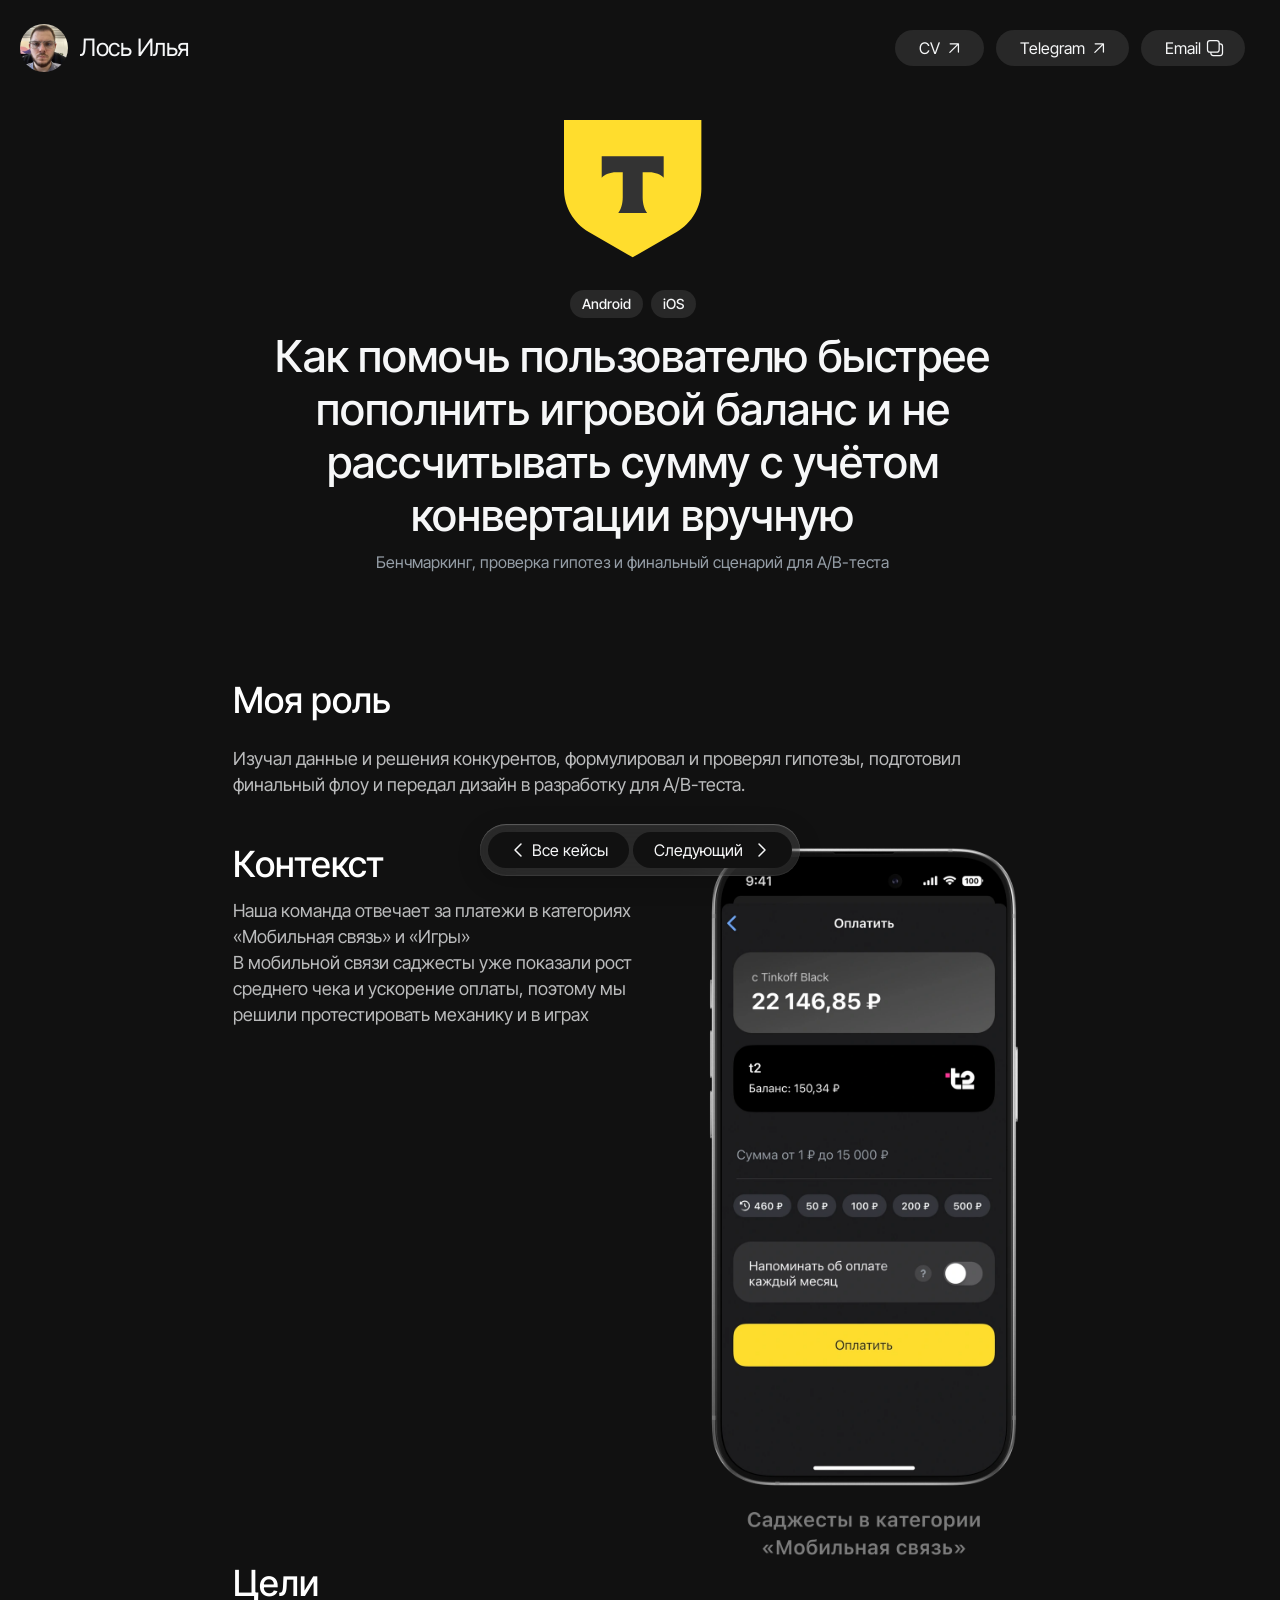
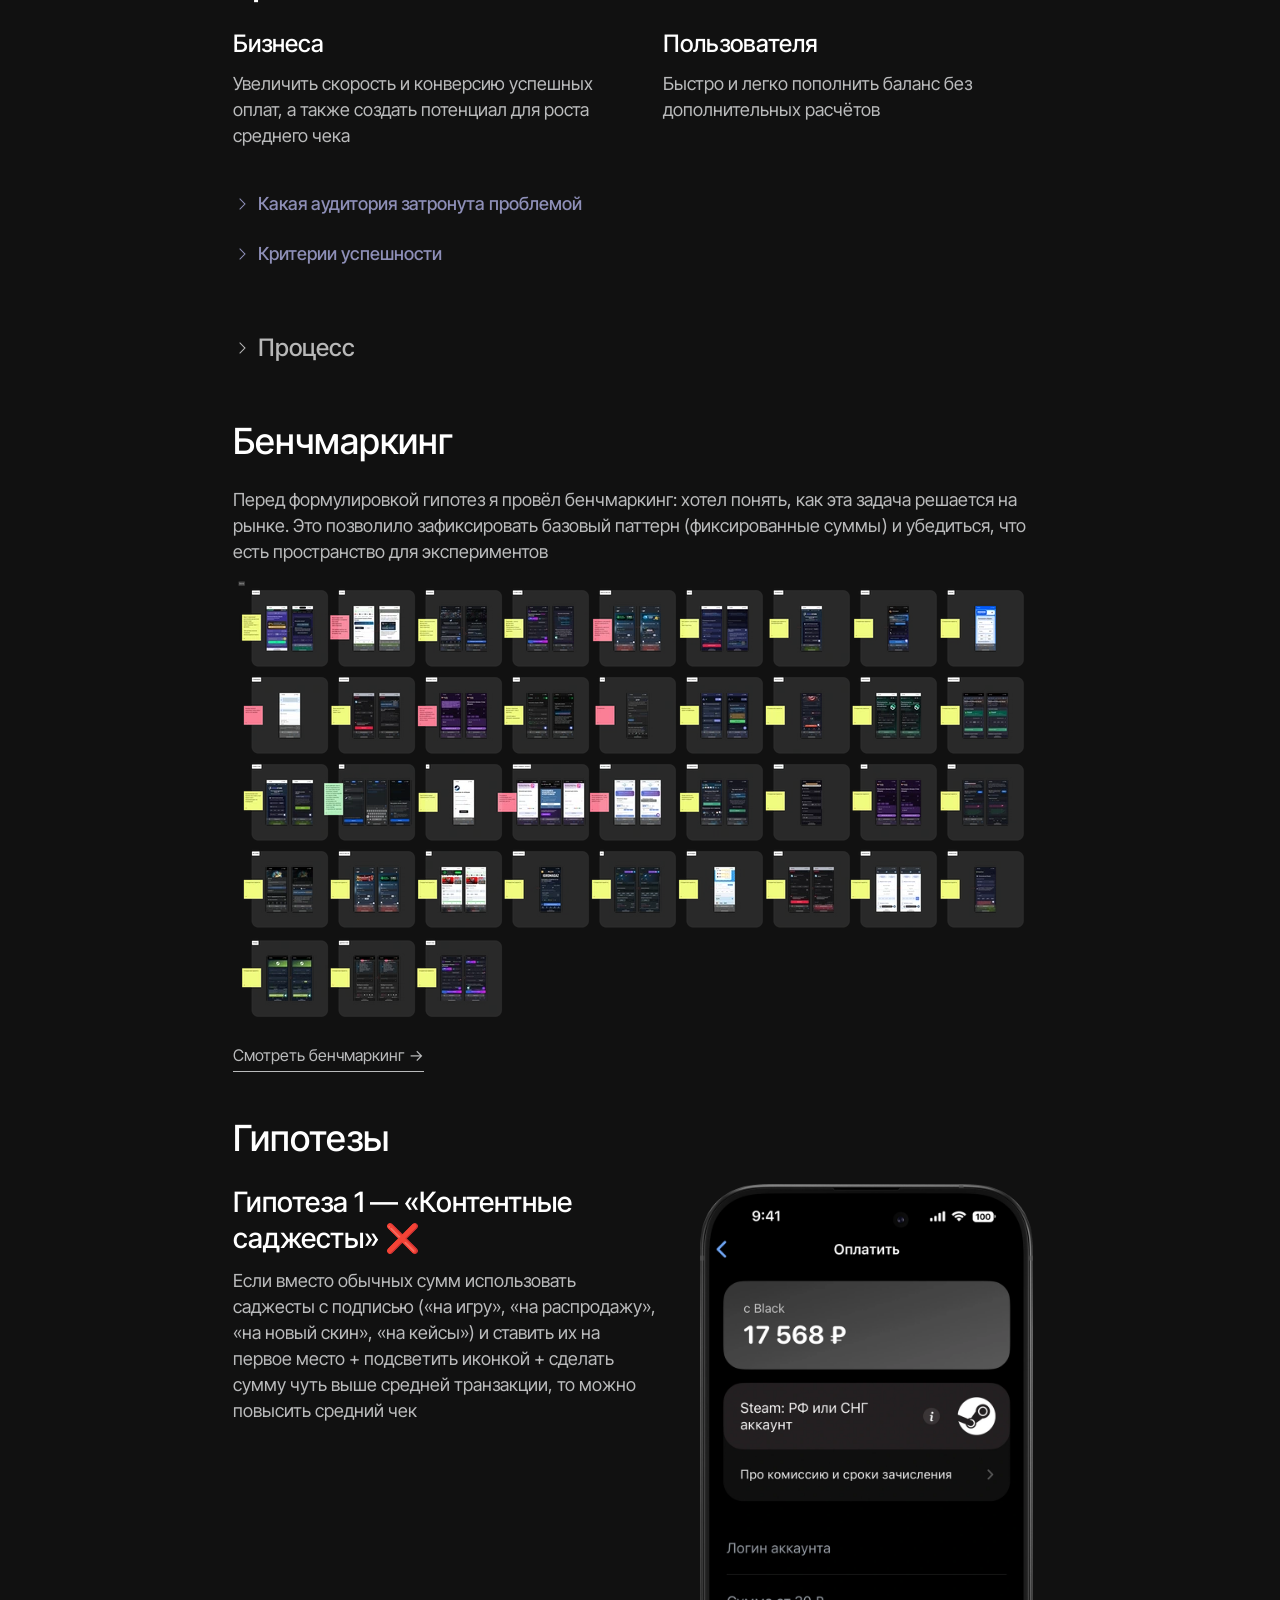
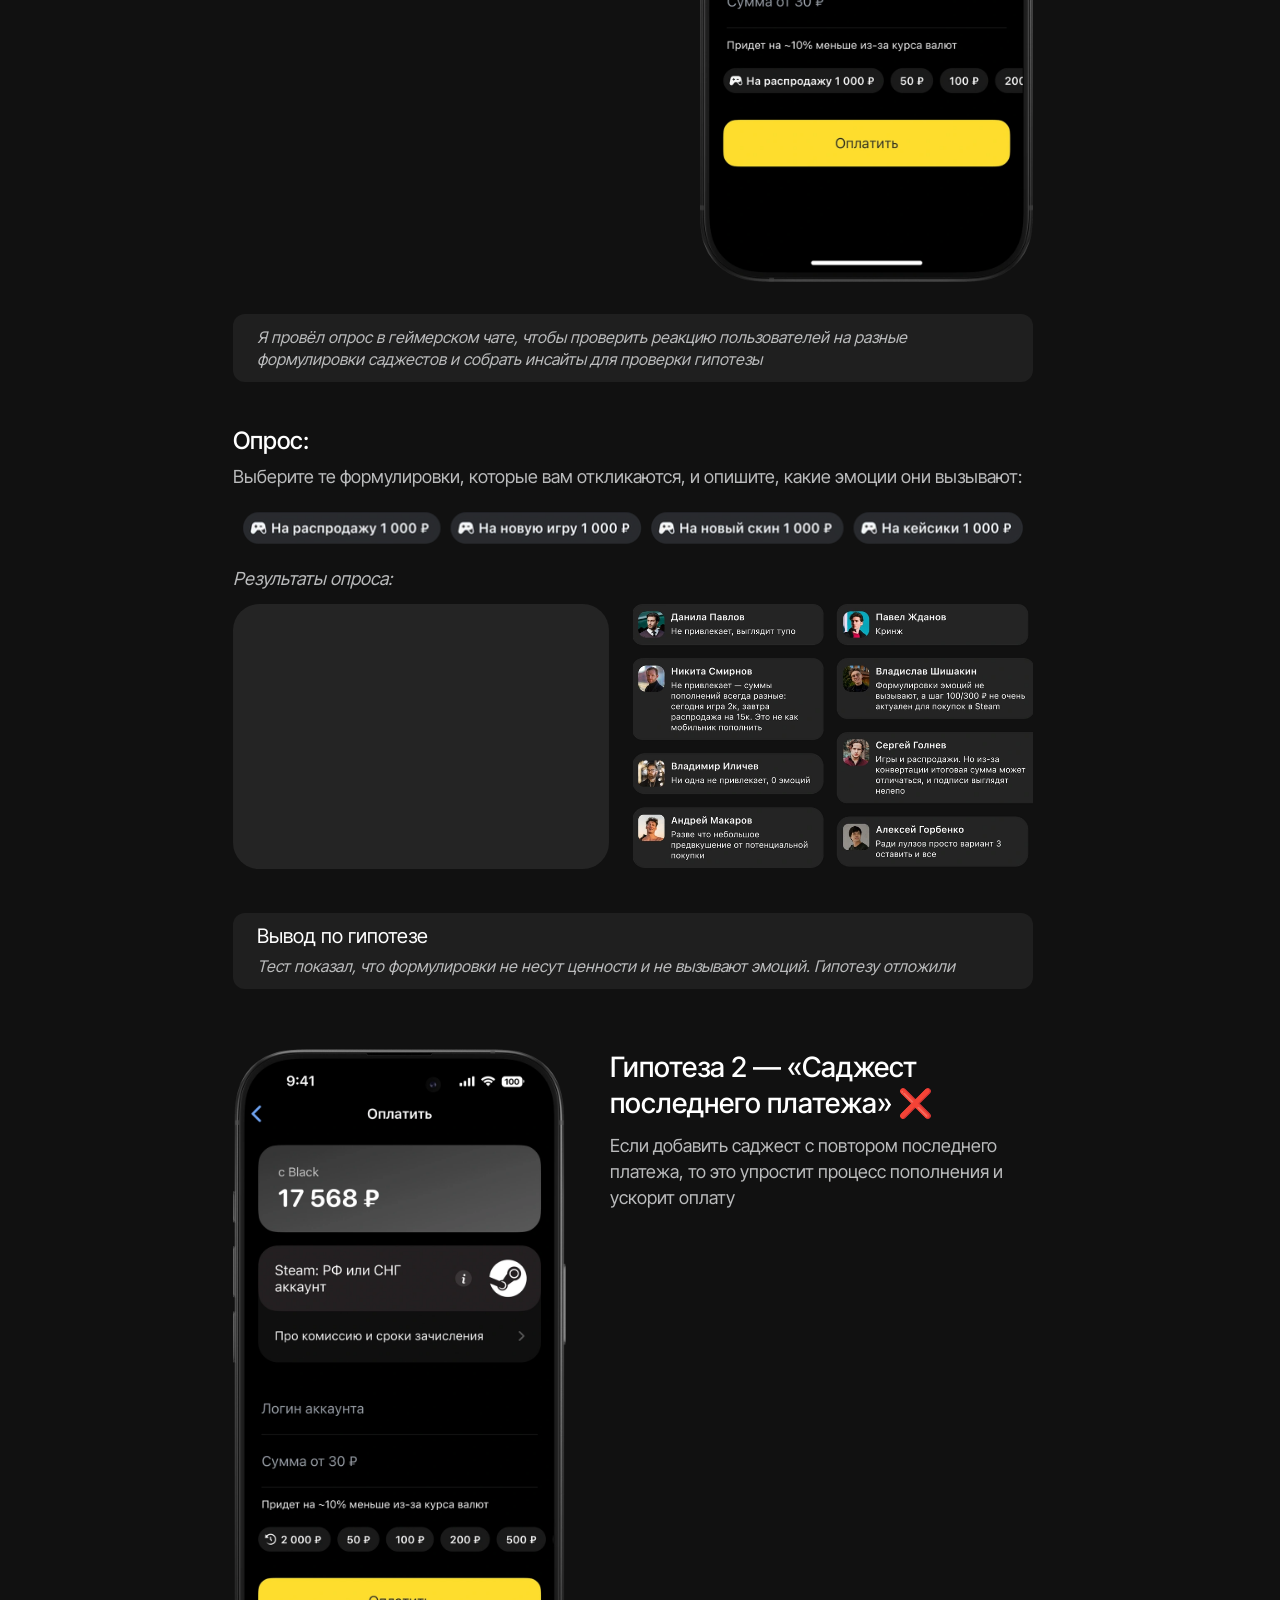
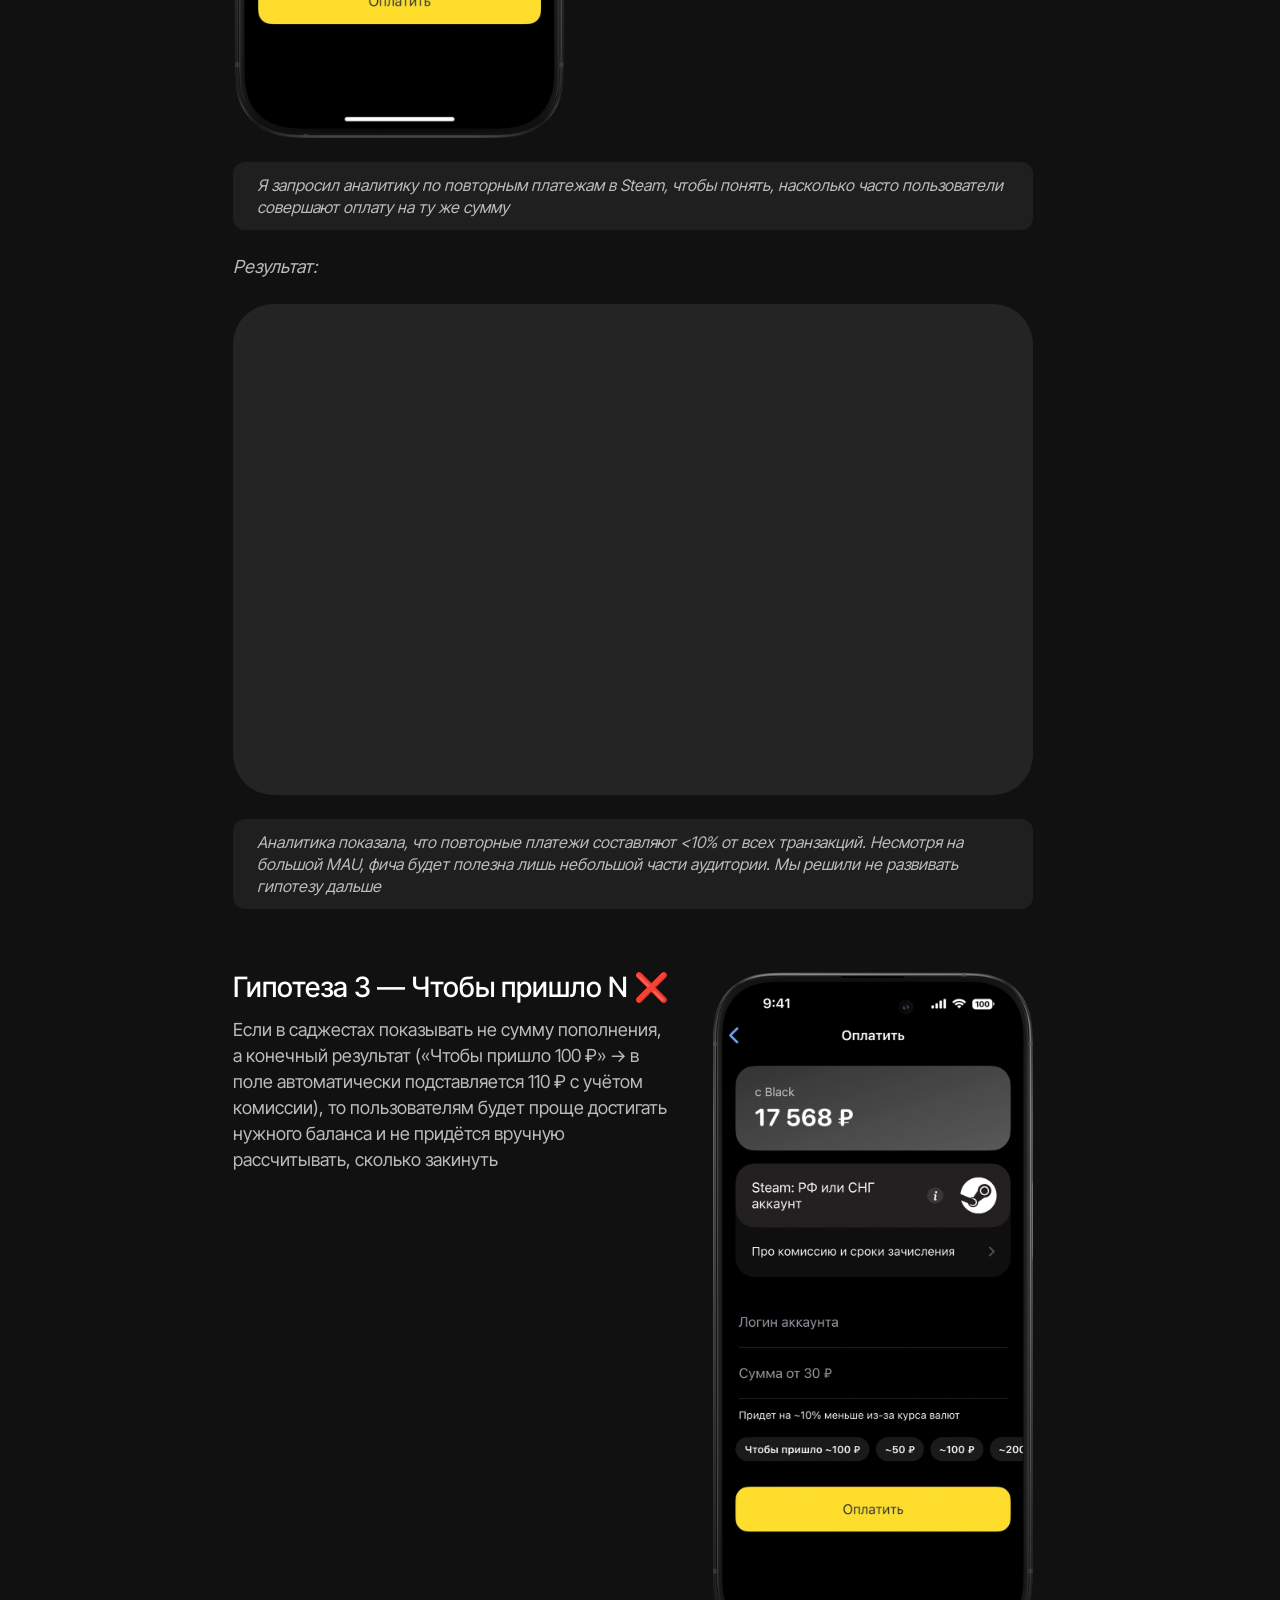
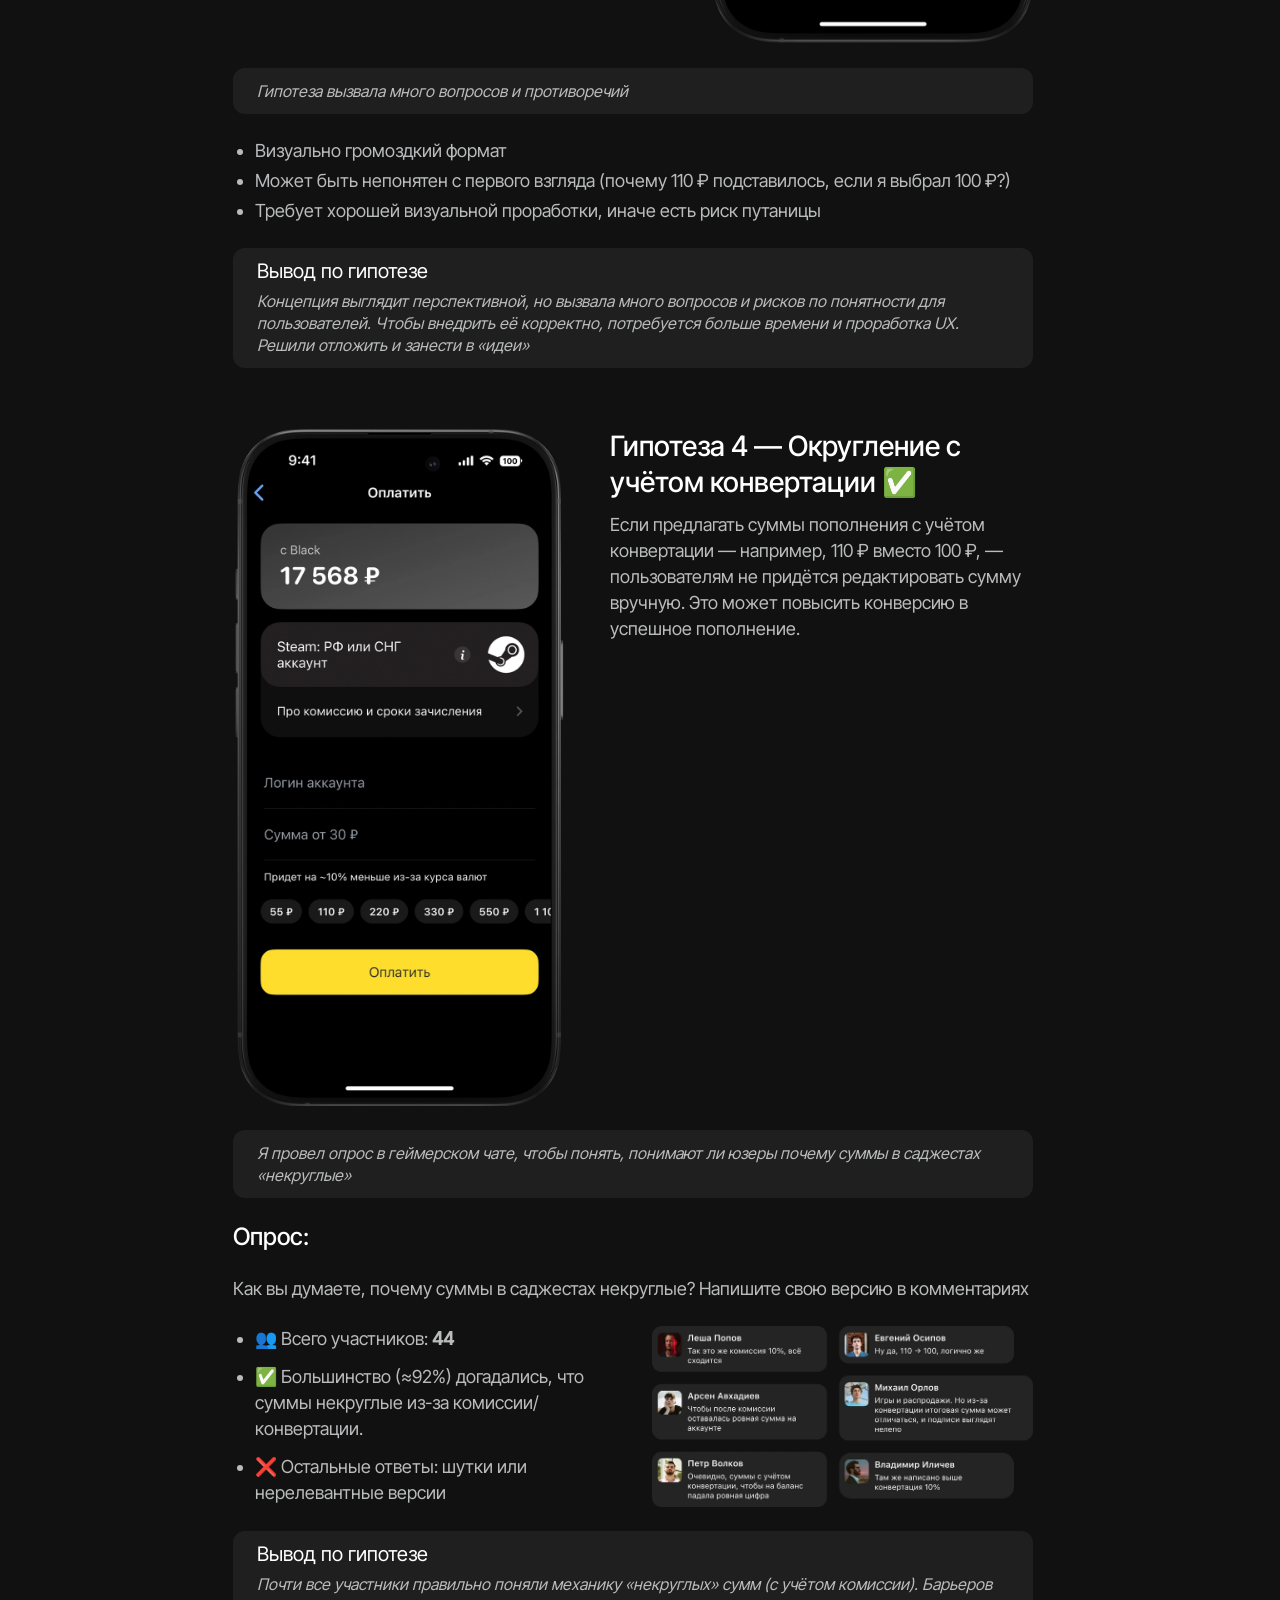
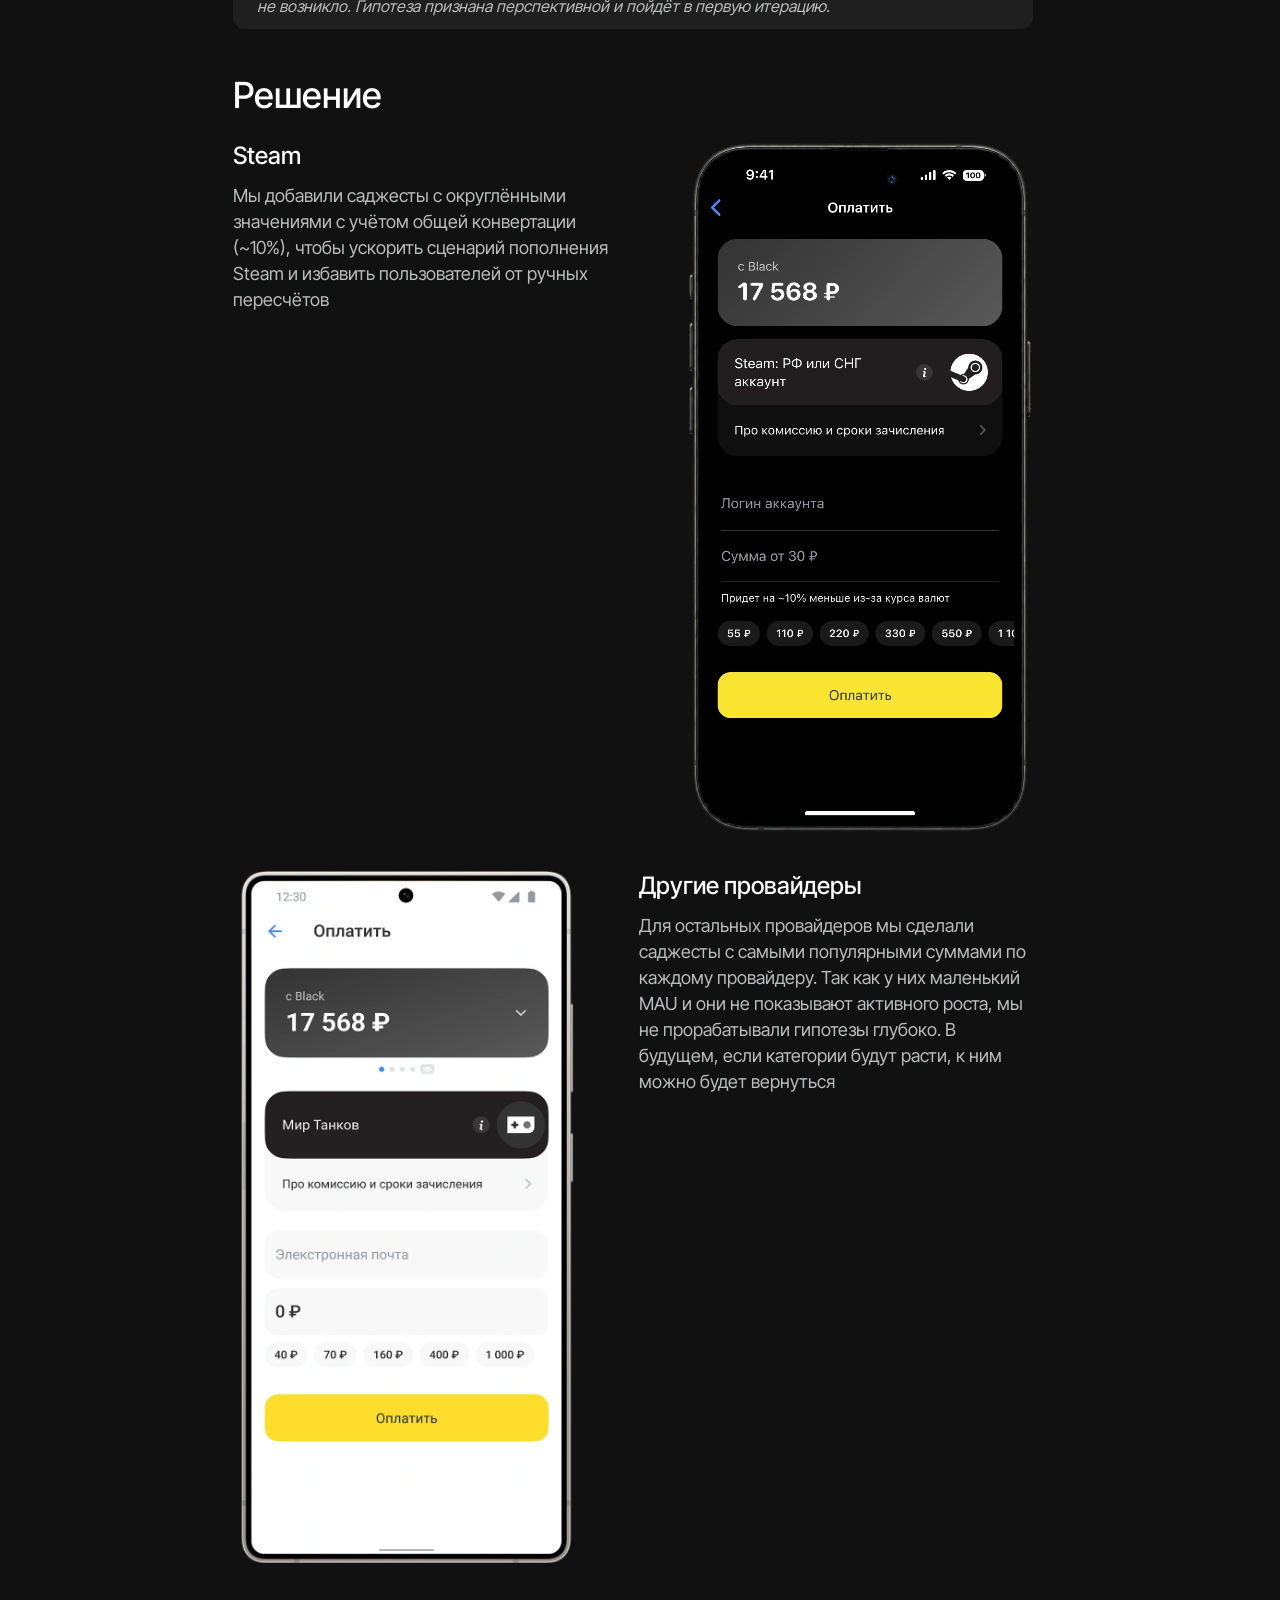
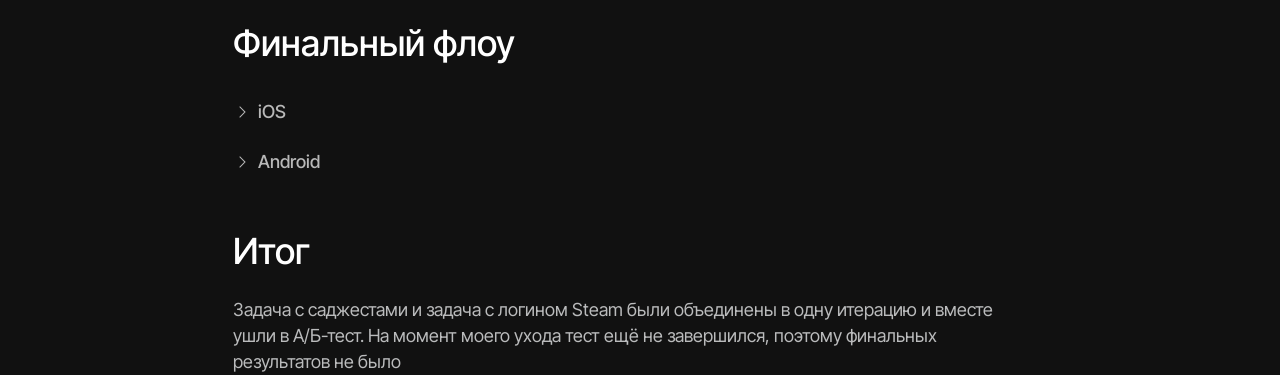
==== commit 094a0085: "Temporarily hide experience section and shared footer" ====
--- a/cases/payment-suggestions/index.html
+++ b/cases/payment-suggestions/index.html
@@ -1,7 +1,12 @@
 <!doctype html>
-<html lang="ru"><head><meta charset="utf-8"><meta name="viewport" content="width=device-width,initial-scale=1">
+<html lang="ru"><head><script>
+// A browser may skip a cross-document fade during slow or interrupted navigation.
+for(const type of ['pageswap','pagereveal'])addEventListener(type,event=>{
+ event.viewTransition?.ready.catch(()=>{});
+});
+</script><meta charset="utf-8"><meta name="viewport" content="width=device-width,initial-scale=1">
 <title>Саджесты сумм — Т-Банк · Илья Лось</title><meta name="description" content="Исследовали, какие суммы предлагать при пополнении игровых сервисов, и подготовили саджесты с учётом конвертации для Steam.">
-<link rel="icon" type="image/svg+xml" href="../../assets/site/favicon.svg"><link rel="stylesheet" href="../../assets/site/fonts.css"><link rel="stylesheet" href="../../styles.css?v=touch-75"><link rel="stylesheet" href="../paper-case.css?v=payment-50"><link rel="stylesheet" href="../image-zoom.css?v=2"><link rel="stylesheet" href="payment-case.css?v=paper-55"></head><body class="paper-case payment-case">
+<link rel="icon" type="image/svg+xml" href="../../assets/site/favicon.svg"><link rel="stylesheet" href="../../assets/site/fonts.css"><link rel="stylesheet" href="../../styles.css?v=hidden-81"><link rel="stylesheet" href="../paper-case.css?v=mobile-76"><link rel="stylesheet" href="../image-zoom.css?v=2"><link rel="stylesheet" href="payment-case.css?v=paper-55"></head><body class="paper-case payment-case">
 <a class="skip-link" href="#case-content">Перейти к кейсу</a><header class="site-header container">
 <a class="identity" href="../../"><img src="../../assets/site/avatar-144.webp" alt="" width="48" height="48"><span>Лось Илья</span></a>
 <nav class="contact-links" aria-label="Контакты"><a class="pill" href="../../assets/site/ilya-los-cv.pdf" target="_blank" rel="noopener">CV <svg class="contact-icon" width="20" height="20" aria-hidden="true" xmlns="http://www.w3.org/2000/svg" viewbox="0 0 24 24">
@@ -116,4 +121,4 @@
   <path fill="currentColor" fill-rule="evenodd" d="M6.664 7a.75.75 0 0 1 .75-.75h9.9a.75.75 0 0 1 .75.75v9.9a.75.75 0 0 1-1.5 0V8.81L7.53 17.845a.75.75 0 0 1-1.06-1.06l9.033-9.034H7.414a.75.75 0 0 1-.75-.75" clip-rule="evenodd"></path>
 </svg></a><button class="pill email">Email <svg class="contact-icon" width="20" height="20" aria-hidden="true" xmlns="http://www.w3.org/2000/svg" viewbox="0 0 24 24">
   <path fill="currentColor" fill-rule="evenodd" d="M6 2.25A3.75 3.75 0 0 0 2.25 6v8A3.75 3.75 0 0 0 6 17.75h.25V18A3.75 3.75 0 0 0 10 21.75h8A3.75 3.75 0 0 0 21.75 18v-8A3.75 3.75 0 0 0 18 6.25h-.25V6A3.75 3.75 0 0 0 14 2.25zm11.75 5.5V14A3.75 3.75 0 0 1 14 17.75H7.75V18A2.25 2.25 0 0 0 10 20.25h8A2.25 2.25 0 0 0 20.25 18v-8A2.25 2.25 0 0 0 18 7.75zM3.75 6A2.25 2.25 0 0 1 6 3.75h8A2.25 2.25 0 0 1 16.25 6v8A2.25 2.25 0 0 1 14 16.25H6A2.25 2.25 0 0 1 3.75 14z" clip-rule="evenodd"></path>
-</svg></button></nav></footer><nav class="case-switcher" aria-label="Навигация по кейсам"><a class="pill" href="../../?returnTo=amounts-title&amp;entry=white-48"><svg viewbox="0 0 20 20" width="20" height="20" aria-hidden="true"><path d="m12 4-6 6 6 6" fill="none" stroke="currentColor" stroke-width="1.5" stroke-linecap="round" stroke-linejoin="round"></path></svg>Все кейсы</a><a class="pill" href="../steam-login/">Следующий<svg viewbox="0 0 20 20" width="20" height="20" aria-hidden="true"><path d="m8 4 6 6-6 6" fill="none" stroke="currentColor" stroke-width="1.5" stroke-linecap="round" stroke-linejoin="round"></path></svg></a></nav><div id="toast" role="status" hidden></div><script type="module" src="../case.js?v=navigation-74"></script><script type="module" src="../case-glass.js?v=animated-scene-4"></script><script type="module" src="../image-zoom.js?v=3"></script><script type="module" src="payment-video.js?v=navigation-74"></script></body></html>+</svg></button></nav></footer><nav class="case-switcher" aria-label="Навигация по кейсам"><a class="pill" href="../../?returnTo=amounts-title&amp;entry=white-48"><svg viewbox="0 0 20 20" width="20" height="20" aria-hidden="true"><path d="m12 4-6 6 6 6" fill="none" stroke="currentColor" stroke-width="1.5" stroke-linecap="round" stroke-linejoin="round"></path></svg>Все кейсы</a><a class="pill" href="../steam-login/">Следующий<svg viewbox="0 0 20 20" width="20" height="20" aria-hidden="true"><path d="m8 4 6 6-6 6" fill="none" stroke="currentColor" stroke-width="1.5" stroke-linecap="round" stroke-linejoin="round"></path></svg></a></nav><div id="toast" role="status" hidden></div><script type="module" src="../case.js?v=mobile-76"></script><script type="module" src="../case-glass.js?v=animated-scene-4"></script><script type="module" src="../image-zoom.js?v=3"></script><script type="module" src="payment-video.js?v=mobile-76"></script></body></html>
--- a/styles.css
+++ b/styles.css
@@ -166,3 +166,8 @@
 
 /* The temporary portrait must not enlarge the mobile layout viewport. */
 @media(max-width:700px){#head-view{overflow:clip}}
+
+.accessories:not([data-ready]){visibility:hidden!important}
+
+/* Временно скрыто по просьбе Ильи; содержимое сохранено для переработки. */
+.experience,.site-footer{display:none}
--- a/cases/paper-case.css
+++ b/cases/paper-case.css
@@ -117,3 +117,6 @@
 .paper-case .result-phone-screen{mask-size:100% 100%;mask-repeat:no-repeat;-webkit-mask-size:100% 100%;-webkit-mask-repeat:no-repeat}
 .paper-case .result-phone video{display:block;width:750px;height:1624px;max-width:none;transform-origin:0 0}
 @media(max-width:650px){.paper-case .result-phone{max-width:100%;height:min(706px,calc(100svh - 110px));align-self:center}}
+
+.paper-case .video-play-toggle{position:absolute;z-index:5;left:50%;top:50%;transform:translate(-50%,-50%);padding:12px 18px;border-radius:24px;background:#282828;color:#fff;font-size:15px;white-space:nowrap;box-shadow:0 2px 20px #0008}
+.paper-case .video-play-toggle[hidden]{display:none}
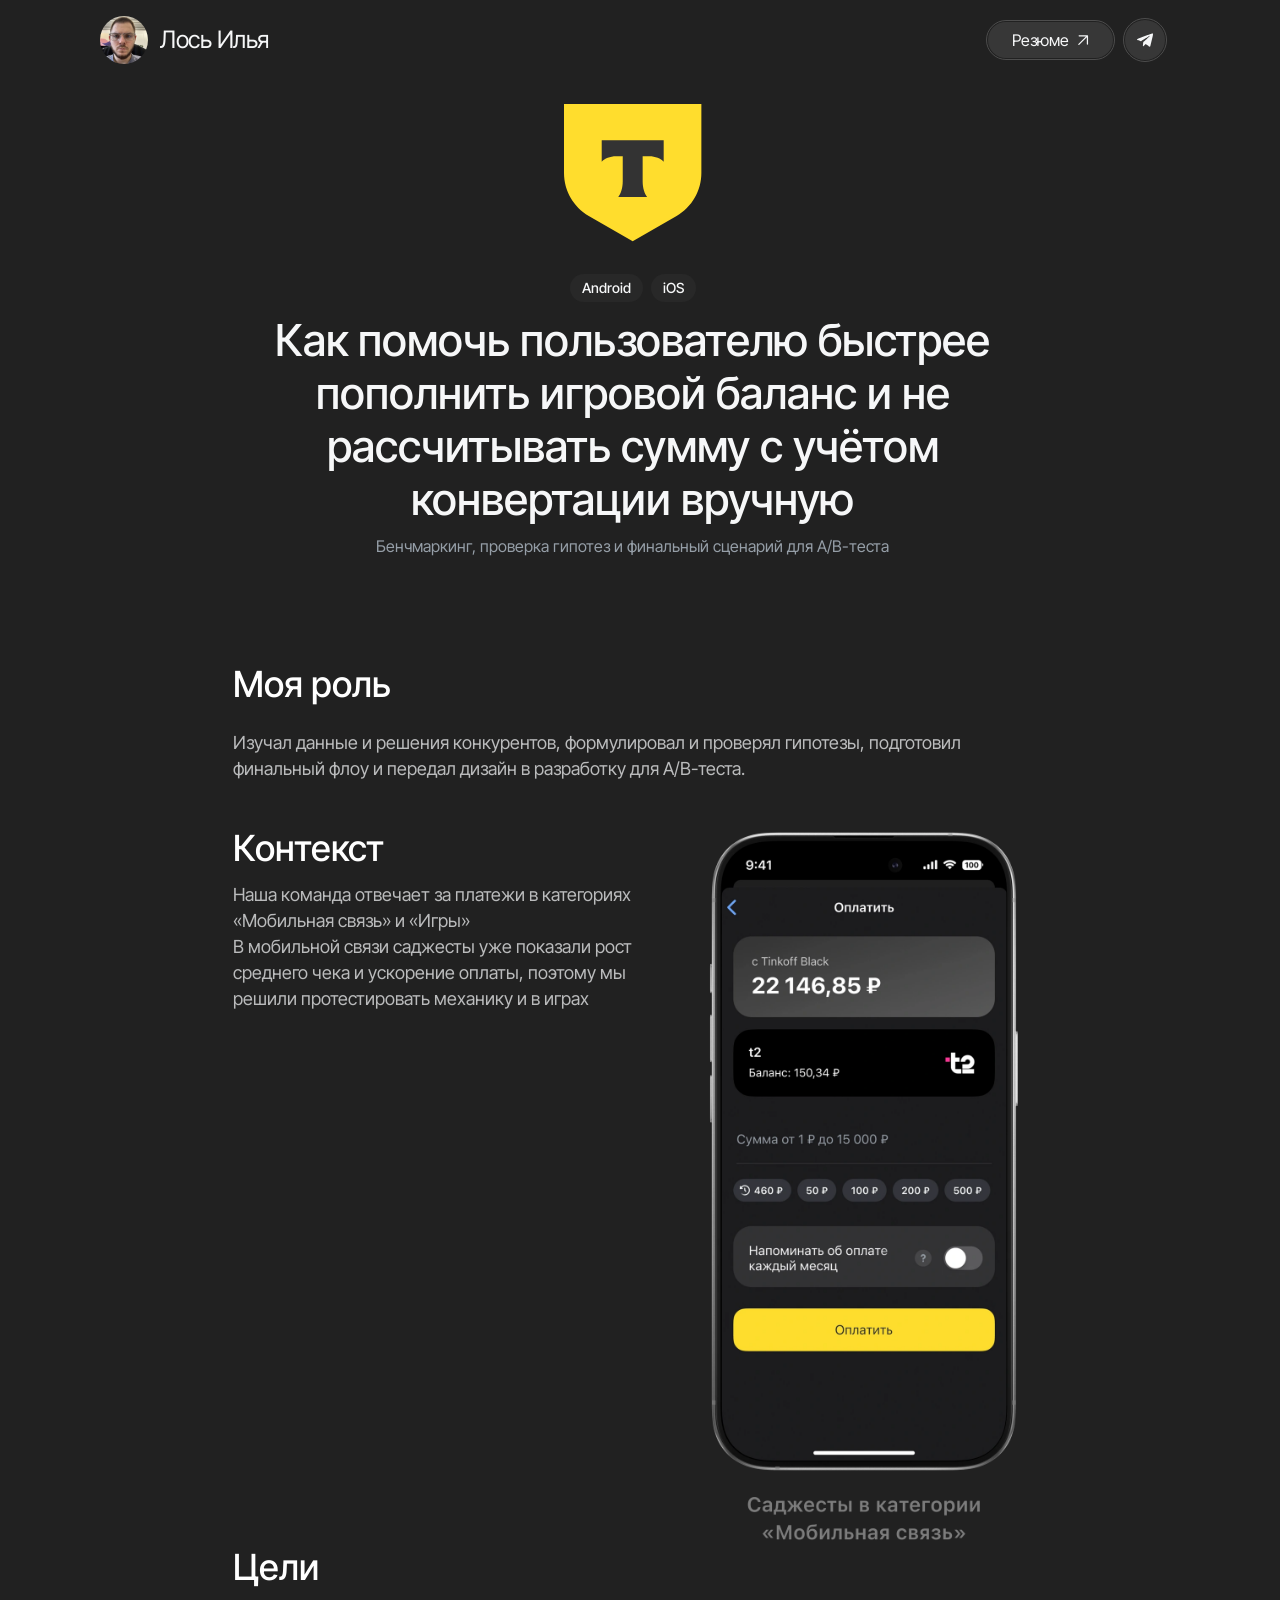
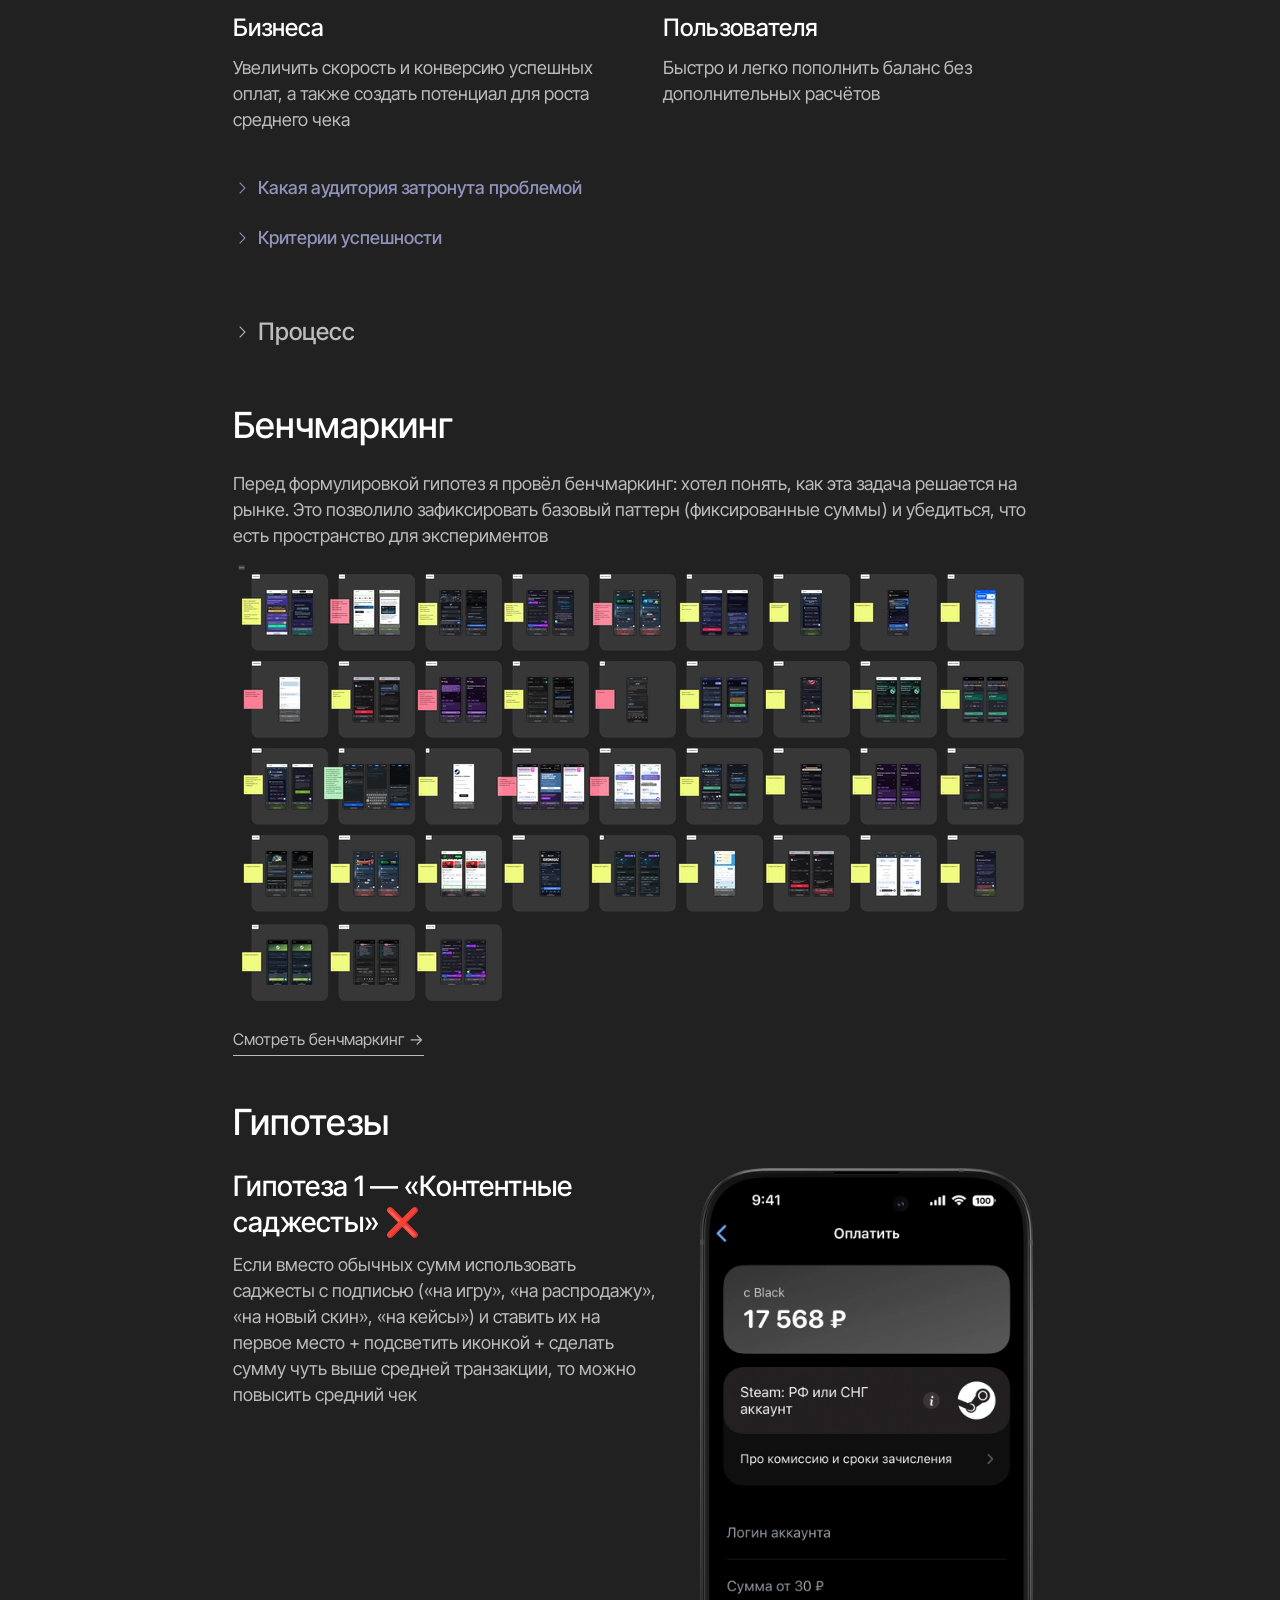
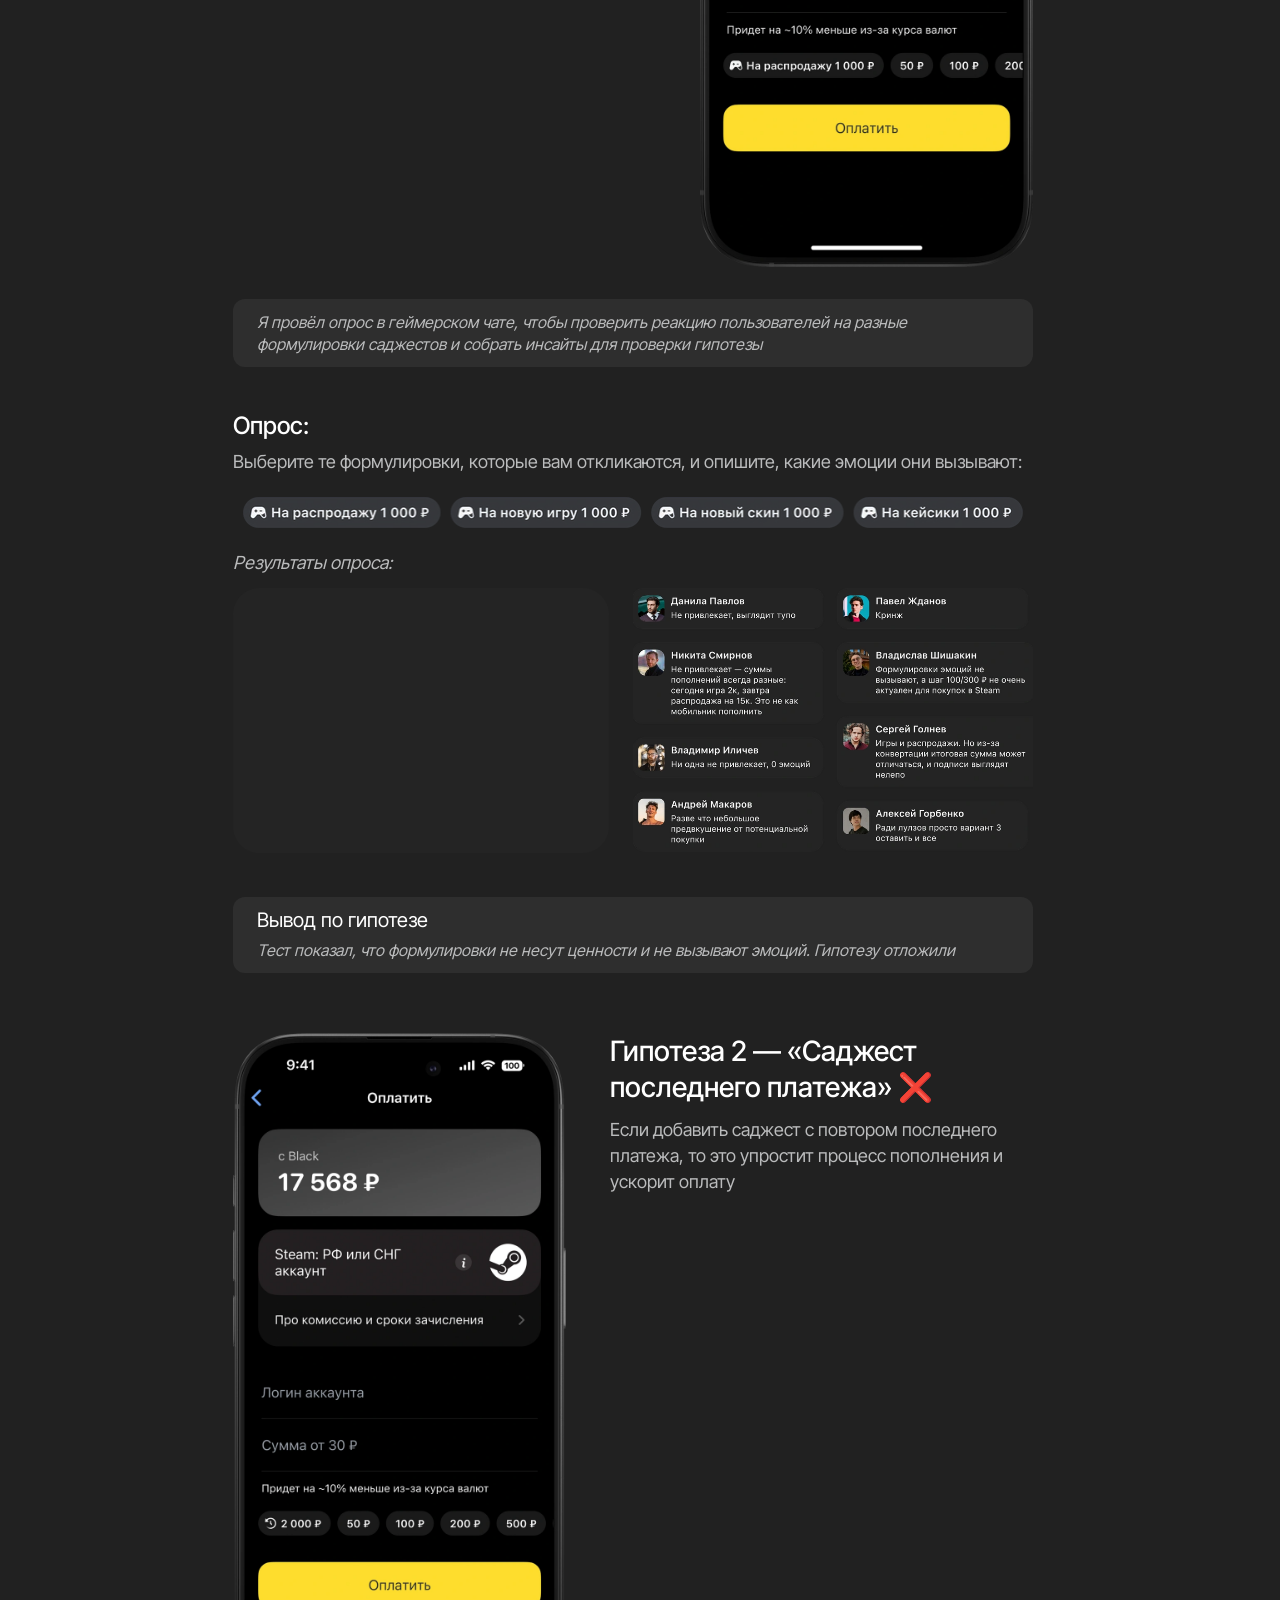
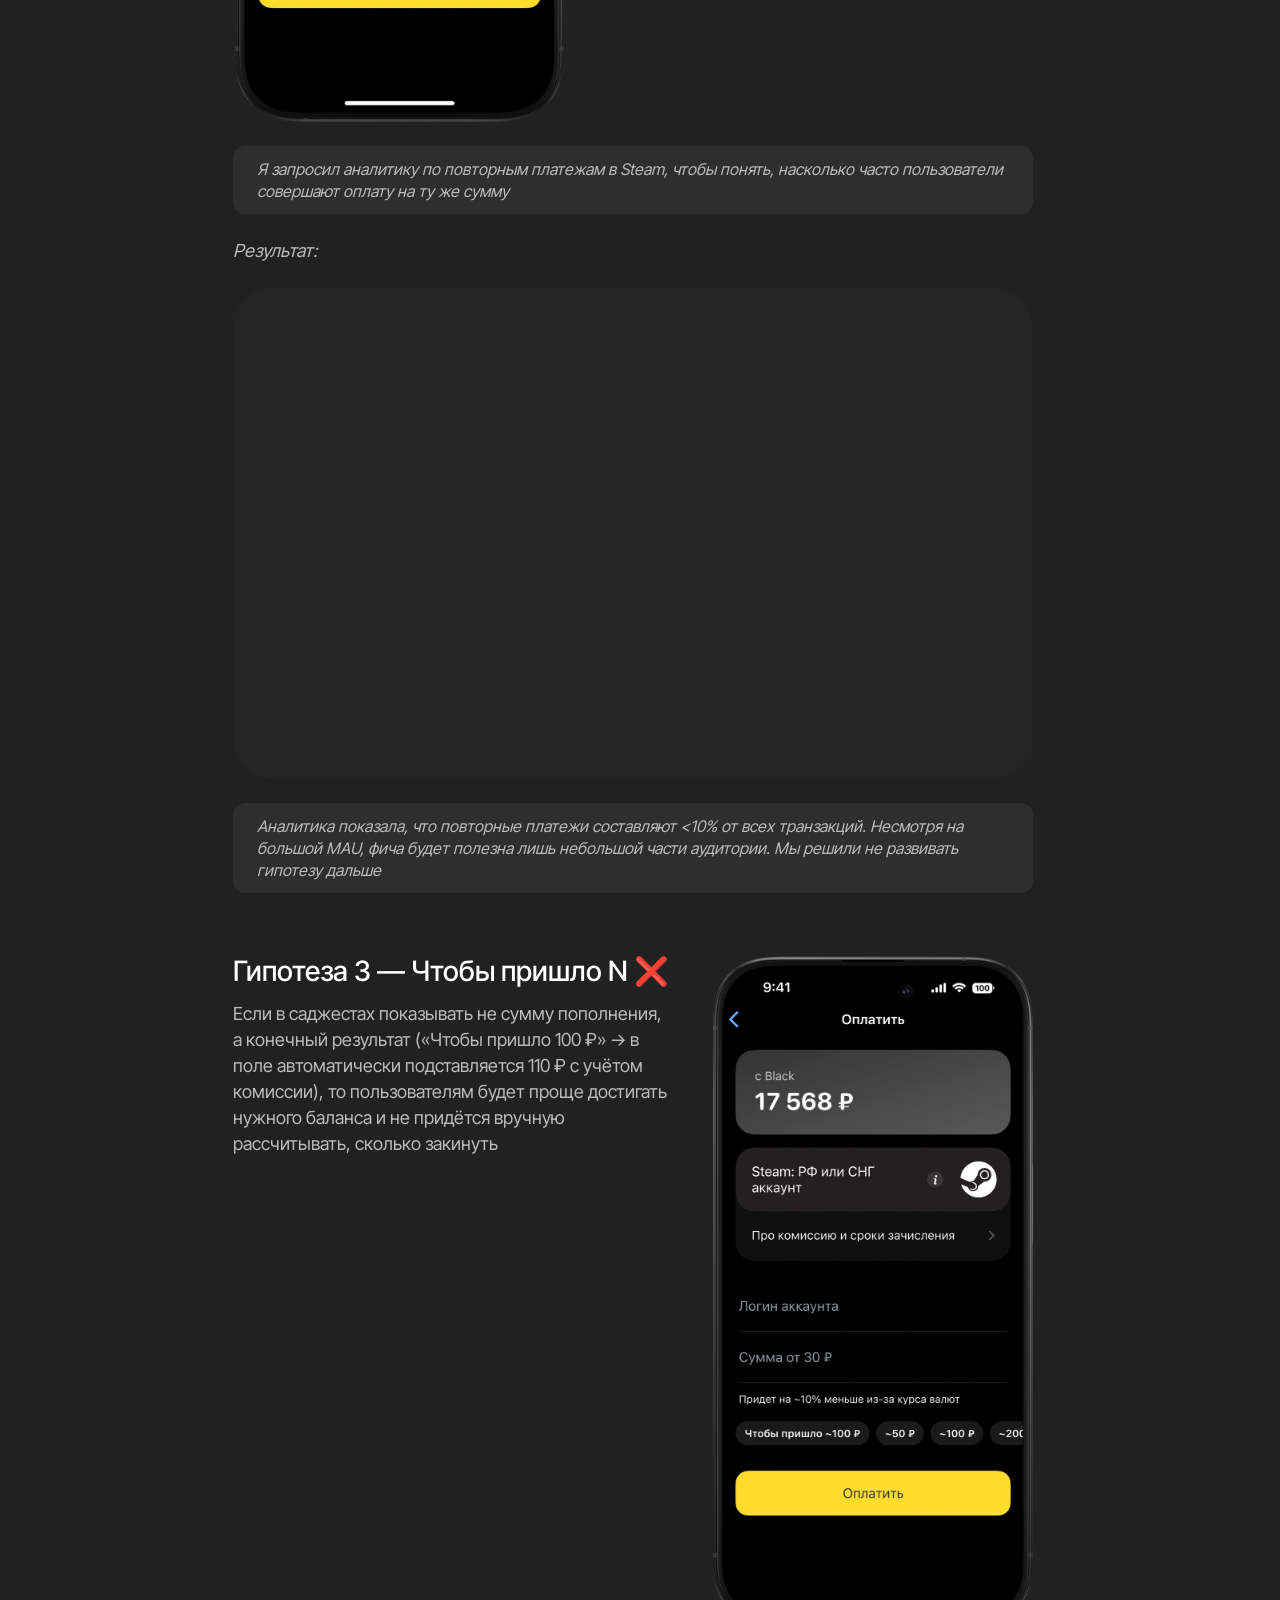
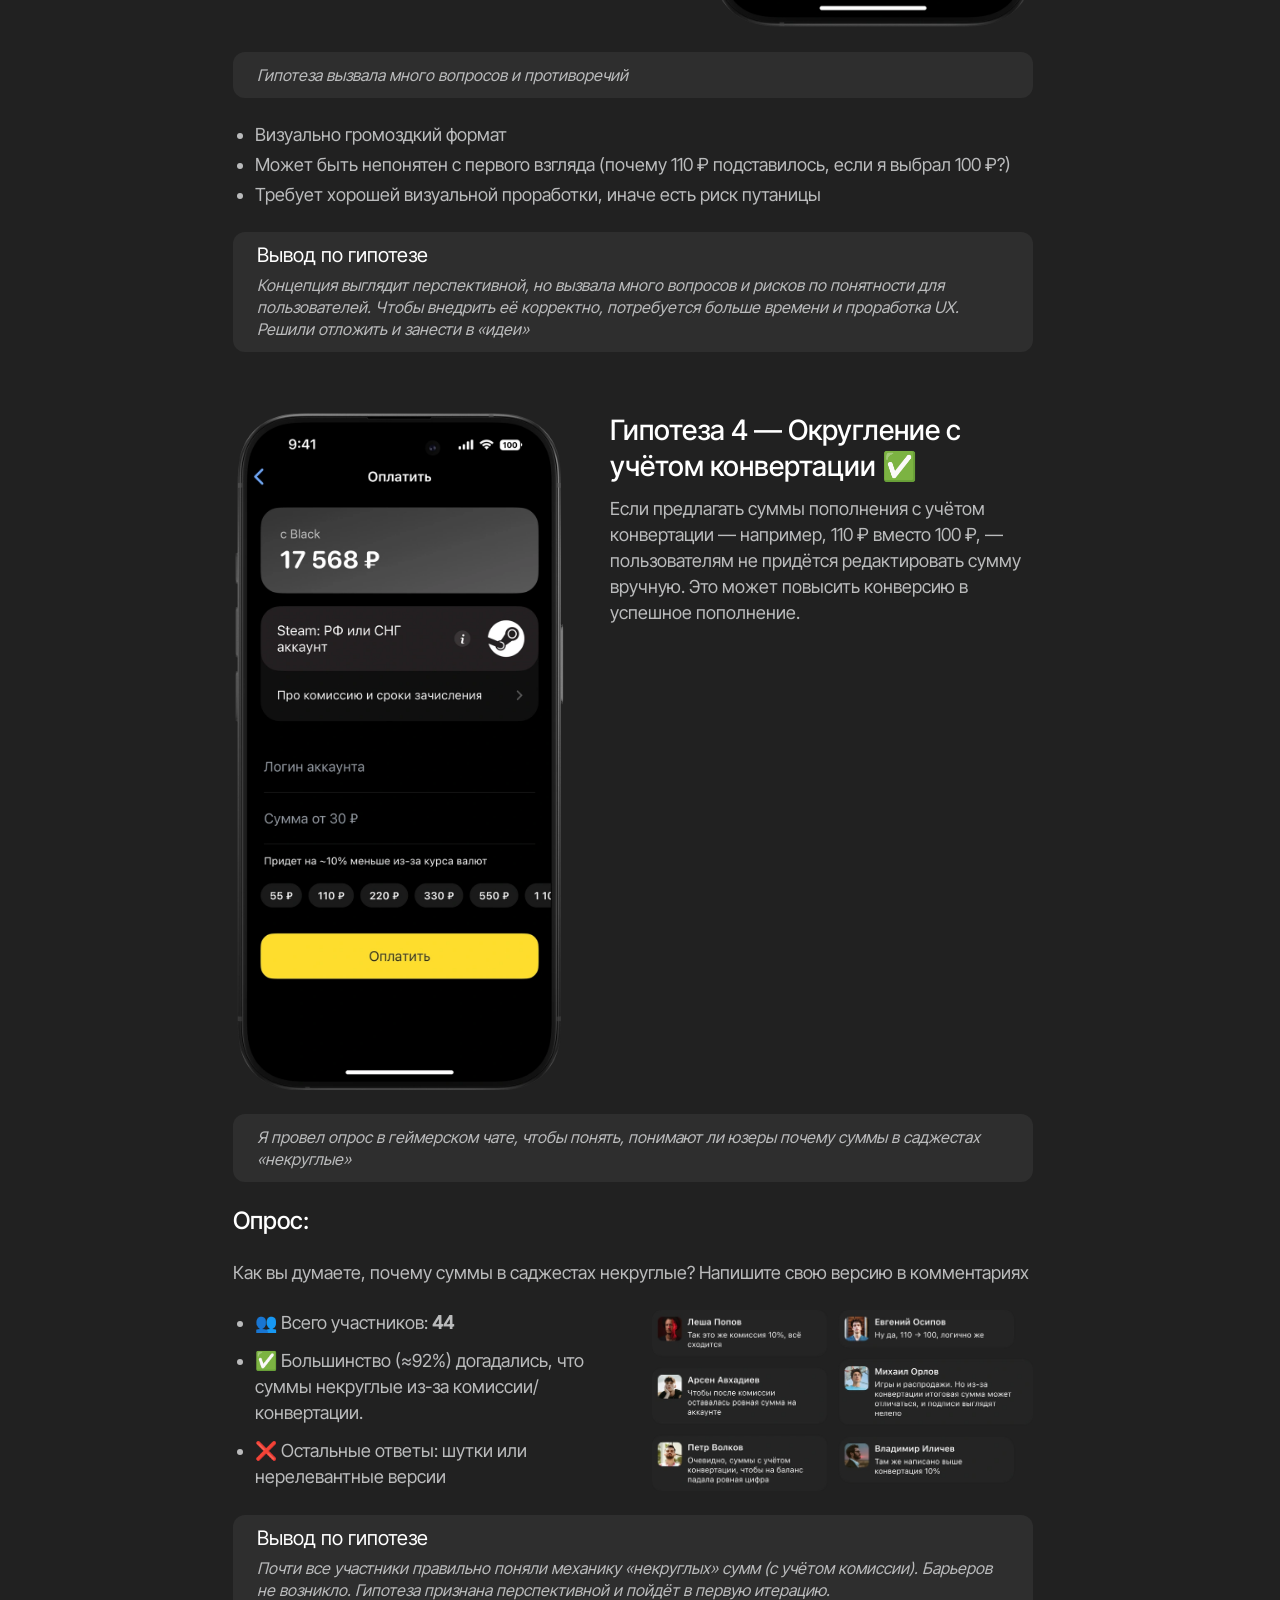
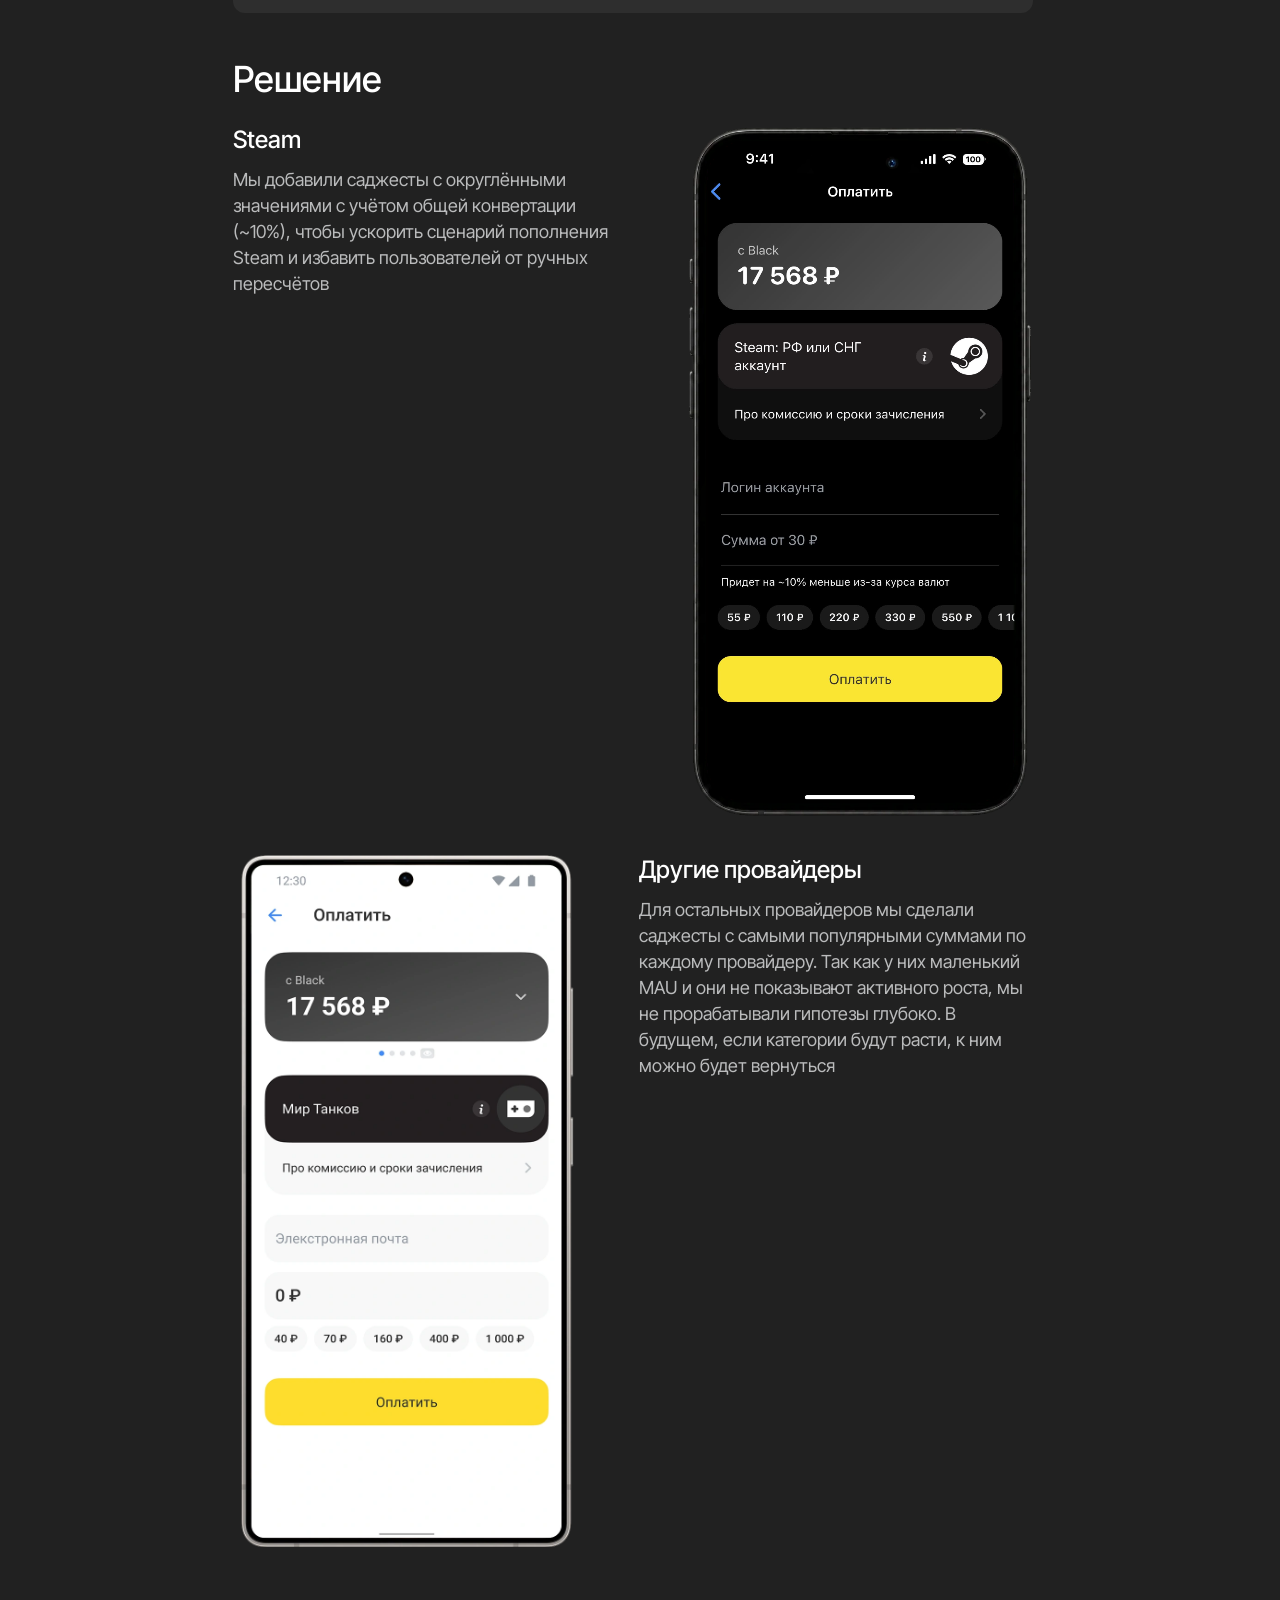
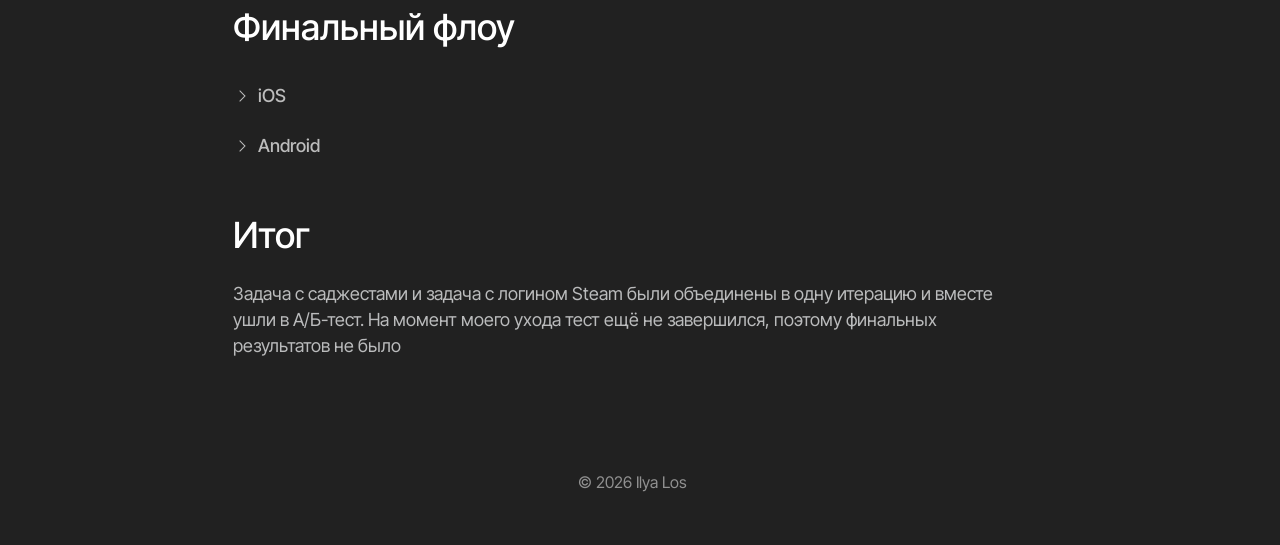
==== commit 04f4ee2c: "Refresh portfolio homepage, case headers and footer" ====
--- a/cases/payment-suggestions/index.html
+++ b/cases/payment-suggestions/index.html
@@ -6,16 +6,12 @@
 });
 </script><meta charset="utf-8"><meta name="viewport" content="width=device-width,initial-scale=1">
 <title>Саджесты сумм — Т-Банк · Илья Лось</title><meta name="description" content="Исследовали, какие суммы предлагать при пополнении игровых сервисов, и подготовили саджесты с учётом конвертации для Steam.">
-<link rel="icon" type="image/svg+xml" href="../../assets/site/favicon.svg"><link rel="stylesheet" href="../../assets/site/fonts.css"><link rel="stylesheet" href="../../styles.css?v=hidden-81"><link rel="stylesheet" href="../paper-case.css?v=mobile-76"><link rel="stylesheet" href="../image-zoom.css?v=2"><link rel="stylesheet" href="payment-case.css?v=paper-55"></head><body class="paper-case payment-case">
+<link rel="icon" type="image/svg+xml" href="../../assets/site/favicon.svg"><link rel="stylesheet" href="../../assets/site/fonts.css"><link rel="stylesheet" href="../../styles.css?v=footer-87"><link rel="stylesheet" href="../paper-case.css?v=glass-88"><link rel="stylesheet" href="../image-zoom.css?v=2"><link rel="stylesheet" href="payment-case.css?v=paper-55"></head><body class="paper-case payment-case">
 <a class="skip-link" href="#case-content">Перейти к кейсу</a><header class="site-header container">
 <a class="identity" href="../../"><img src="../../assets/site/avatar-144.webp" alt="" width="48" height="48"><span>Лось Илья</span></a>
-<nav class="contact-links" aria-label="Контакты"><a class="pill" href="../../assets/site/ilya-los-cv.pdf" target="_blank" rel="noopener">CV <svg class="contact-icon" width="20" height="20" aria-hidden="true" xmlns="http://www.w3.org/2000/svg" viewbox="0 0 24 24">
-  <path fill="currentColor" fill-rule="evenodd" d="M6.664 7a.75.75 0 0 1 .75-.75h9.9a.75.75 0 0 1 .75.75v9.9a.75.75 0 0 1-1.5 0V8.81L7.53 17.845a.75.75 0 0 1-1.06-1.06l9.033-9.034H7.414a.75.75 0 0 1-.75-.75" clip-rule="evenodd"></path>
-</svg></a><a class="pill" href="https://t.me/elkkkkkk" target="_blank" rel="noopener">Telegram <svg class="contact-icon" width="20" height="20" aria-hidden="true" xmlns="http://www.w3.org/2000/svg" viewbox="0 0 24 24">
-  <path fill="currentColor" fill-rule="evenodd" d="M6.664 7a.75.75 0 0 1 .75-.75h9.9a.75.75 0 0 1 .75.75v9.9a.75.75 0 0 1-1.5 0V8.81L7.53 17.845a.75.75 0 0 1-1.06-1.06l9.033-9.034H7.414a.75.75 0 0 1-.75-.75" clip-rule="evenodd"></path>
-</svg></a><button class="pill email">Email <svg class="contact-icon" width="20" height="20" aria-hidden="true" xmlns="http://www.w3.org/2000/svg" viewbox="0 0 24 24">
-  <path fill="currentColor" fill-rule="evenodd" d="M6 2.25A3.75 3.75 0 0 0 2.25 6v8A3.75 3.75 0 0 0 6 17.75h.25V18A3.75 3.75 0 0 0 10 21.75h8A3.75 3.75 0 0 0 21.75 18v-8A3.75 3.75 0 0 0 18 6.25h-.25V6A3.75 3.75 0 0 0 14 2.25zm11.75 5.5V14A3.75 3.75 0 0 1 14 17.75H7.75V18A2.25 2.25 0 0 0 10 20.25h8A2.25 2.25 0 0 0 20.25 18v-8A2.25 2.25 0 0 0 18 7.75zM3.75 6A2.25 2.25 0 0 1 6 3.75h8A2.25 2.25 0 0 1 16.25 6v8A2.25 2.25 0 0 1 14 16.25H6A2.25 2.25 0 0 1 3.75 14z" clip-rule="evenodd"></path>
-</svg></button></nav>
+<nav class="contact-links" aria-label="Контакты"><a class="pill" href="../../assets/site/ilya-los-cv.pdf" target="_blank" rel="noopener">Резюме <svg class="contact-icon" width="20" height="20" aria-hidden="true" xmlns="http://www.w3.org/2000/svg" viewBox="0 0 24 24">
+  <path fill="currentColor" fill-rule="evenodd" d="M6.664 7a.75.75 0 0 1 .75-.75h9.9a.75.75 0 0 1 .75.75v9.9a.75.75 0 0 1-1.5 0V8.81L7.53 17.845a.75.75 0 0 1-1.06-1.06l9.033-9.034H7.414a.75.75 0 0 1-.75-.75" clip-rule="evenodd"/>
+</svg></a><a class="pill telegram-icon" href="https://t.me/elkkkkkk" target="_blank" rel="noopener" aria-label="Telegram"><svg viewBox="0 0 24 24" width="24" height="24" aria-hidden="true" xmlns="http://www.w3.org/2000/svg"><path transform="translate(8 11)" d="M11.968-5.223C11.955-5.282 11.927-5.337 11.886-5.381 11.845-5.426 11.793-5.459 11.735-5.477 11.525-5.519 11.307-5.503 11.105-5.433 11.105-5.433-2.913-0.394-3.714 0.165-3.886 0.285-3.944 0.354-3.973 0.436-4.111 0.837-3.68 1.008-3.68 1.008-3.68 1.008-0.067 2.186-0.067 2.186-0.006 2.197 0.057 2.193 0.117 2.175 0.938 1.655 8.383-3.047 8.816-3.205 8.882-3.225 8.934-3.205 8.92-3.155 8.748-2.552 2.314 3.163 2.279 3.197 2.262 3.211 2.248 3.23 2.24 3.251 2.231 3.271 2.229 3.293 2.231 3.316 2.231 3.316 1.894 6.844 1.894 6.844 1.894 6.844 1.753 7.941 2.851 6.844 3.629 6.064 4.377 5.419 4.749 5.105 5.992 5.963 7.329 6.912 7.905 7.408 8.002 7.502 8.117 7.575 8.243 7.624 8.37 7.672 8.504 7.695 8.639 7.69 8.805 7.67 8.961 7.6 9.086 7.489 9.211 7.377 9.3 7.23 9.339 7.068 9.339 7.068 11.893-3.213 11.978-4.591 11.986-4.724 11.998-4.812 11.999-4.904 12.003-5.011 11.992-5.119 11.968-5.223Z" fill="currentColor" fill-rule="evenodd"/></svg></a></nav>
 </header><main id="case-content"><section class="case-hero"><span class="case-avatar payment-shield" role="img" aria-label="Т-Банк"><img src="../../assets/site/t-shield.svg" alt=""></span><div class="case-hero-copy"><div class="tags"><span>Android</span><span>iOS</span></div><h1>Как помочь пользователю быстрее пополнить игровой баланс и не рассчитывать сумму с учётом конвертации вручную</h1><p>Бенчмаркинг, проверка гипотез и финальный сценарий для A/B-теста</p></div></section><div class="case-body"><section class="case-section"><h2>Моя роль</h2><p>Изучал данные и решения конкурентов, формулировал и проверял гипотезы, подготовил финальный флоу и передал дизайн в разработку для A/B-теста.</p>
 </section><section class="case-section payment-context" id="context"><div class="payment-context-row">
 <div class="case-column">
@@ -115,10 +111,4 @@
 <summary> <strong>Android</strong></summary>
 <a class="case-image" href="media-15-lossless.webp" target="_blank" rel="noopener"><img width="2271" height="3730" loading="lazy" src="media-15-lossless-view-1600.webp" alt="Финальный флоу на Android" srcset="media-15-lossless-view-800.webp 800w, media-15-lossless-view-1600.webp 1600w" sizes="(max-width: 700px) calc(100vw - 40px), 800px" decoding="async"></a></details>
 </section><section class="case-section" id="result"><h2>Итог</h2>
-<p>Задача с саджестами и задача с <span><a href="../steam-login/" target="_blank" rel="noopener">логином Steam</a></span><span> </span>были объединены в одну итерацию и вместе ушли в А/Б-тест. На момент моего ухода тест ещё не завершился, поэтому финальных результатов не было</p></section></div></main><footer class="site-footer container"><div class="signature"><img src="../../assets/site/paper-svg-4.svg" alt="Роспись Ильи" width="63" height="46"><span>© 2026</span></div><nav class="contact-links" aria-label="Контакты внизу страницы"><a class="pill" href="../../assets/site/ilya-los-cv.pdf" target="_blank" rel="noopener">CV <svg class="contact-icon" width="20" height="20" aria-hidden="true" xmlns="http://www.w3.org/2000/svg" viewbox="0 0 24 24">
-  <path fill="currentColor" fill-rule="evenodd" d="M6.664 7a.75.75 0 0 1 .75-.75h9.9a.75.75 0 0 1 .75.75v9.9a.75.75 0 0 1-1.5 0V8.81L7.53 17.845a.75.75 0 0 1-1.06-1.06l9.033-9.034H7.414a.75.75 0 0 1-.75-.75" clip-rule="evenodd"></path>
-</svg></a><a class="pill" href="https://t.me/elkkkkkk" target="_blank" rel="noopener">Telegram <svg class="contact-icon" width="20" height="20" aria-hidden="true" xmlns="http://www.w3.org/2000/svg" viewbox="0 0 24 24">
-  <path fill="currentColor" fill-rule="evenodd" d="M6.664 7a.75.75 0 0 1 .75-.75h9.9a.75.75 0 0 1 .75.75v9.9a.75.75 0 0 1-1.5 0V8.81L7.53 17.845a.75.75 0 0 1-1.06-1.06l9.033-9.034H7.414a.75.75 0 0 1-.75-.75" clip-rule="evenodd"></path>
-</svg></a><button class="pill email">Email <svg class="contact-icon" width="20" height="20" aria-hidden="true" xmlns="http://www.w3.org/2000/svg" viewbox="0 0 24 24">
-  <path fill="currentColor" fill-rule="evenodd" d="M6 2.25A3.75 3.75 0 0 0 2.25 6v8A3.75 3.75 0 0 0 6 17.75h.25V18A3.75 3.75 0 0 0 10 21.75h8A3.75 3.75 0 0 0 21.75 18v-8A3.75 3.75 0 0 0 18 6.25h-.25V6A3.75 3.75 0 0 0 14 2.25zm11.75 5.5V14A3.75 3.75 0 0 1 14 17.75H7.75V18A2.25 2.25 0 0 0 10 20.25h8A2.25 2.25 0 0 0 20.25 18v-8A2.25 2.25 0 0 0 18 7.75zM3.75 6A2.25 2.25 0 0 1 6 3.75h8A2.25 2.25 0 0 1 16.25 6v8A2.25 2.25 0 0 1 14 16.25H6A2.25 2.25 0 0 1 3.75 14z" clip-rule="evenodd"></path>
-</svg></button></nav></footer><nav class="case-switcher" aria-label="Навигация по кейсам"><a class="pill" href="../../?returnTo=amounts-title&amp;entry=white-48"><svg viewbox="0 0 20 20" width="20" height="20" aria-hidden="true"><path d="m12 4-6 6 6 6" fill="none" stroke="currentColor" stroke-width="1.5" stroke-linecap="round" stroke-linejoin="round"></path></svg>Все кейсы</a><a class="pill" href="../steam-login/">Следующий<svg viewbox="0 0 20 20" width="20" height="20" aria-hidden="true"><path d="m8 4 6 6-6 6" fill="none" stroke="currentColor" stroke-width="1.5" stroke-linecap="round" stroke-linejoin="round"></path></svg></a></nav><div id="toast" role="status" hidden></div><script type="module" src="../case.js?v=mobile-76"></script><script type="module" src="../case-glass.js?v=animated-scene-4"></script><script type="module" src="../image-zoom.js?v=3"></script><script type="module" src="payment-video.js?v=mobile-76"></script></body></html>+<p>Задача с саджестами и задача с <span><a href="../steam-login/" target="_blank" rel="noopener">логином Steam</a></span><span> </span>были объединены в одну итерацию и вместе ушли в А/Б-тест. На момент моего ухода тест ещё не завершился, поэтому финальных результатов не было</p></section></div></main><footer class="site-footer container"><span>© 2026 Ilya Los</span></footer><div id="toast" role="status" hidden></div><script type="module" src="../case.js?v=mobile-76"></script><script type="module" src="../case-glass.js?v=header-glass-8"></script><script type="module" src="../image-zoom.js?v=3"></script><script type="module" src="payment-video.js?v=mobile-76"></script></body></html>
--- a/styles.css
+++ b/styles.css
@@ -106,7 +106,7 @@
 .enso-previews,.mora-previews{display:flex;flex-direction:column;gap:24px;min-width:0}
 @media(max-width:700px){.enso-previews,.mora-previews{gap:20px}}
 
-#site-loader{display:none;position:fixed;inset:0;z-index:1000;background:#151515;align-items:center;justify-content:center;transition:opacity .7s cubic-bezier(.22,1,.36,1);pointer-events:all}
+#site-loader{display:none;position:fixed;inset:0;z-index:1000;background:var(--bg);align-items:center;justify-content:center;transition:opacity .7s cubic-bezier(.22,1,.36,1);pointer-events:all}
 .is-loading{overflow:hidden;scroll-behavior:auto}
 .is-loading #site-loader,.is-finishing #site-loader{display:flex}
 .loader-count{font-size:clamp(44px,6.5vw,80px);font-weight:500;line-height:1.1;letter-spacing:-.04em;font-variant-numeric:tabular-nums;text-align:center}
@@ -170,4 +170,6 @@
 .accessories:not([data-ready]){visibility:hidden!important}
 
 /* Временно скрыто по просьбе Ильи; содержимое сохранено для переработки. */
-.experience,.site-footer{display:none}
+.experience{display:none}
+
+.site-footer{min-height:186px;justify-content:center;text-align:center;font-size:16px;line-height:24px;color:#919191}
--- a/cases/paper-case.css
+++ b/cases/paper-case.css
@@ -1,4 +1,4 @@
-.paper-case{background:#111;color:#f6f7f8;font-family:'Inter Tight',system-ui,sans-serif;font-size:18px;line-height:26px}
+.paper-case{background:#212121;color:#f6f7f8;font-family:'Inter Tight',system-ui,sans-serif;font-size:18px;line-height:26px}
 .paper-case .site-header{height:96px}
 .paper-case .site-footer{padding-block:100px 40px;margin-bottom:0}
 .paper-case .case-hero{display:flex;flex-direction:column;align-items:center;gap:44px;padding:24px 20px 0}
@@ -82,13 +82,13 @@
 @media(prefers-reduced-motion:reduce){.paper-case summary::before{transition:none}}
 
 /* Keep the header in flow, pinned to the viewport like the reference. */
-.paper-case .site-header{position:sticky;top:0;z-index:15;width:100%;max-width:none;padding-inline:max(20px,calc((100% - 1280px)/2));background:rgb(17 17 17 / .4);backdrop-filter:blur(20px);-webkit-backdrop-filter:blur(20px);isolation:isolate}
+.paper-case .site-header{position:sticky;top:0;z-index:15;width:100%;max-width:none;padding-inline:max(20px,calc((100% - 1280px)/2));background:rgb(33 33 33 / .4);backdrop-filter:blur(20px);-webkit-backdrop-filter:blur(20px);isolation:isolate}
 .paper-case .case-switcher{isolation:isolate}
-.paper-case .site-header.has-liquid-glass,.paper-case .case-switcher.has-liquid-glass{backdrop-filter:none;-webkit-backdrop-filter:none;background:rgb(17 17 17 / .12)}
+.paper-case .site-header.has-liquid-glass,.paper-case .case-switcher.has-liquid-glass{backdrop-filter:none;-webkit-backdrop-filter:none;background:rgb(33 33 33 / .12)}
 .paper-case .case-switcher .pill:first-of-type{width:141px}
 .paper-case .case-switcher .pill:last-of-type{width:159px;gap:8px}
 .paper-case{overflow-x:clip}
-.paper-case main,.paper-case .site-footer{background:#111}
+.paper-case main,.paper-case .site-footer{background:#212121}
 .paper-case .site-header{clip-path:inset(0)}
 .paper-case .case-section{scroll-margin-top:128px}
 .paper-case .site-header{contain:paint}
@@ -120,3 +120,18 @@
 
 .paper-case .video-play-toggle{position:absolute;z-index:5;left:50%;top:50%;transform:translate(-50%,-50%);padding:12px 18px;border-radius:24px;background:#282828;color:#fff;font-size:15px;white-space:nowrap;box-shadow:0 2px 20px #0008}
 .paper-case .video-play-toggle[hidden]{display:none}
+
+/* Match the homepage controls while retaining case glass and scroll behavior. */
+.paper-case .site-header{height:clamp(64px,6.25434vw,90px);padding-inline:calc(clamp(16px,6.18485vw,89px) + 21px);border-radius:4px}
+.paper-case .site-header .pill{background:#ffffff1a;outline:1px solid #4d4d4d;outline-offset:1px;min-height:36px}
+.paper-case .site-header .telegram-icon{padding:8px;width:40px;height:40px;min-height:40px;border-radius:50%}
+.paper-case .site-header .pill:hover{background:#ffffff26}
+@media(max-width:700px){
+ .paper-case .site-header{height:64px;min-height:64px;flex-wrap:nowrap;align-items:center;justify-content:space-between;gap:12px;padding:0 32px}
+ .paper-case .site-header .identity{display:flex;font-size:18px;gap:8px}
+ .paper-case .site-header .identity img{width:32px;height:32px}
+ .paper-case .site-header .contact-links{width:auto;gap:10px;justify-content:flex-end}
+ .paper-case .site-header .pill{font-size:14px;padding:7px 10px}
+ .paper-case .site-header .telegram-icon{padding:7px;width:36px;height:36px;min-height:36px}
+}
+@media(max-width:370px){.paper-case .site-header{padding-inline:20px}.paper-case .site-header .identity{font-size:16px}.paper-case .site-header .identity img{display:none}.paper-case .site-header .contact-links{gap:8px}}
